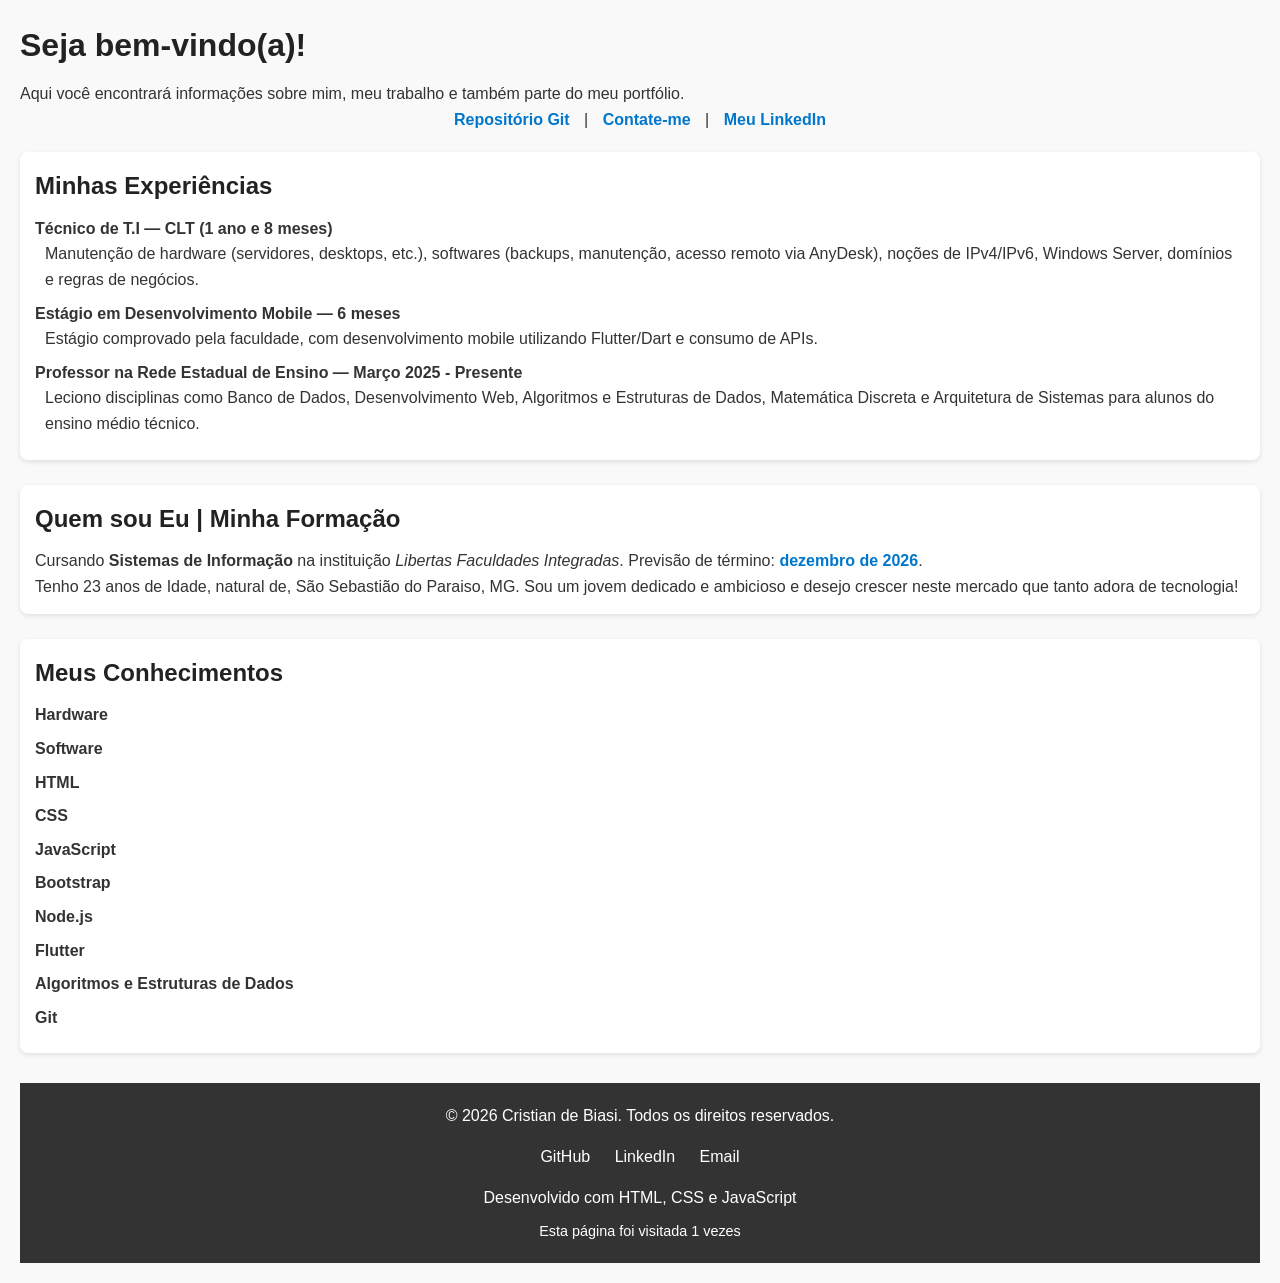
==== index.html @ e06867d1 "Add files via upload" ====
<!DOCTYPE html>
<html lang="pt-br">
<head>
    <meta charset="UTF-8">
    <meta name="viewport" content="width=device-width, initial-scale=1.0">
    <title>Site do Cristian</title>
    <link rel="stylesheet" href="src/style.css">
</head>
<body>
    <header>
        <h1>Seja bem-vindo(a)!</h1>
        <p>Aqui você encontrará informações sobre mim, meu trabalho e também parte do meu portfólio.</p>

        <nav>
            <a href="https://github.com/CristianBiasi" target="_blank">Repositório Git</a> |
            <a href="src/contato.html">Contate-me</a> |
            <a href="https://www.linkedin.com/in/cristian-de-biasi-293981289/" target="_blank">Meu LinkedIn</a>
        </nav>
    </header>

    <main>
        <section>
            <h2>Minhas Experiências</h2>
            <ul>
                <li>
                    Técnico de T.I — CLT (1 ano e 8 meses)
                    <p>Manutenção de hardware (servidores, desktops, etc.), softwares (backups, manutenção, acesso remoto via AnyDesk), noções de IPv4/IPv6, Windows Server, domínios e regras de negócios.</p>
                </li>
                <li>
                    Estágio em Desenvolvimento Mobile — 6 meses
                    <p>Estágio comprovado pela faculdade, com desenvolvimento mobile utilizando Flutter/Dart e consumo de APIs.</p>
                </li>
                <li>
                    Professor na Rede Estadual de Ensino — Março 2025 - Presente
                    <p>Leciono disciplinas como Banco de Dados, Desenvolvimento Web, Algoritmos e Estruturas de Dados, Matemática Discreta e Arquitetura de Sistemas para alunos do ensino médio técnico.</p>
                </li>
            </ul>
            
        </section>

        <section>
            <h2>Quem sou Eu | Minha Formação</h2>
            <p>Cursando <strong>Sistemas de Informação</strong> na instituição <em>Libertas Faculdades Integradas</em>. Previsão de término: <b>dezembro de 2026</b>.</p>
            <p><p>Tenho 23 anos de Idade, natural de, São Sebastião do Paraiso, MG. Sou um jovem dedicado e ambicioso e desejo crescer neste mercado que tanto adora de tecnologia!</p></p>
        </section>

        <section>
            <h2>Meus Conhecimentos</h2>
            <ul>
                <li>Hardware</li>
                <li>Software</li>
                <li>HTML</li>
                <li>CSS</li>
                <li>JavaScript</li>
                <li>Bootstrap</li>
                <li>Node.js</li>
                <li>Flutter</li>
                <li>Algoritmos e Estruturas de Dados</li>
                <li>Git</li>
            </ul>
        </section>
    </main>

    <footer>
        <div class="footer-content">
            <p>&copy; 2024 Cristian de Biasi. Todos os direitos reservados.</p>
            <div class="social-links">
                <a href="https://github.com/CristianBiasi" target="_blank" rel="noopener noreferrer">GitHub</a>
                <a href="https://www.linkedin.com/in/cristian-de-biasi-293981289/" target="_blank" rel="noopener noreferrer">LinkedIn</a>
                <a href="mailto:cristian.biasi20@gmail.com">Email</a>
            </div>
            <p>Desenvolvido com HTML, CSS e JavaScript</p>
        </div>
    </footer>
    
    <button id="backToTop" title="Voltar ao topo">↑</button>
    
    <script src="src/index.js"></script>
</body>
</html>
---- src/style.css ----
/* Reset básico */
* {
  margin: 0;
  padding: 0;
  box-sizing: border-box;
}

/* Corpo da página */
body {
  font-family: Arial, Helvetica, sans-serif;
  line-height: 1.6;
  background-color: #f9f9f9;
  color: #333;
  padding: 20px;
  position: relative;
  min-height: 100vh;
}

/* Navegação */
nav {
  margin-bottom: 20px;
  text-align: center;
}

nav a {
  color: #0077cc;
  text-decoration: none;
  margin: 0 10px;
  font-weight: bold;
}

nav a:hover {
  color: #005999;
  text-decoration: underline;
}

/* Títulos */
h1, h2, h3 {
  color: #222;
  margin-bottom: 10px;
}

/* Seções */
section {
  margin-bottom: 25px;
  padding: 15px;
  background: #fff;
  border-radius: 8px;
  box-shadow: 0 2px 5px rgba(0,0,0,0.1);
}

/* Listas */
ul {
  list-style: none;
  padding-left: 0;
}

ul li {
  margin-bottom: 8px;
  font-weight: bold;
}

ul li p {
  font-weight: normal;
  margin-left: 10px;
}

/* Contato */
p b {
  color: #0077cc;
}

/* Footer */
footer {
  background-color: #333;
  color: #fff;
  padding: 20px 0;
  text-align: center;
  margin-top: 30px;
}

.footer-content {
  max-width: 1200px;
  margin: 0 auto;
  padding: 0 20px;
}

.social-links {
  margin: 15px 0;
}

.social-links a {
  color: #fff;
  margin: 0 10px;
  text-decoration: none;
  transition: color 0.3s;
}

.social-links a:hover {
  color: #0077cc;
}

/* Botão Voltar ao Topo */
#backToTop {
  position: fixed;
  bottom: 30px;
  right: 30px;
  display: none;
  background-color: #0077cc;
  color: white;
  border: none;
  border-radius: 50%;
  width: 50px;
  height: 50px;
  font-size: 20px;
  cursor: pointer;
  z-index: 1000;
  transition: background-color 0.3s;
}

#backToTop:hover {
  background-color: #005999;
}
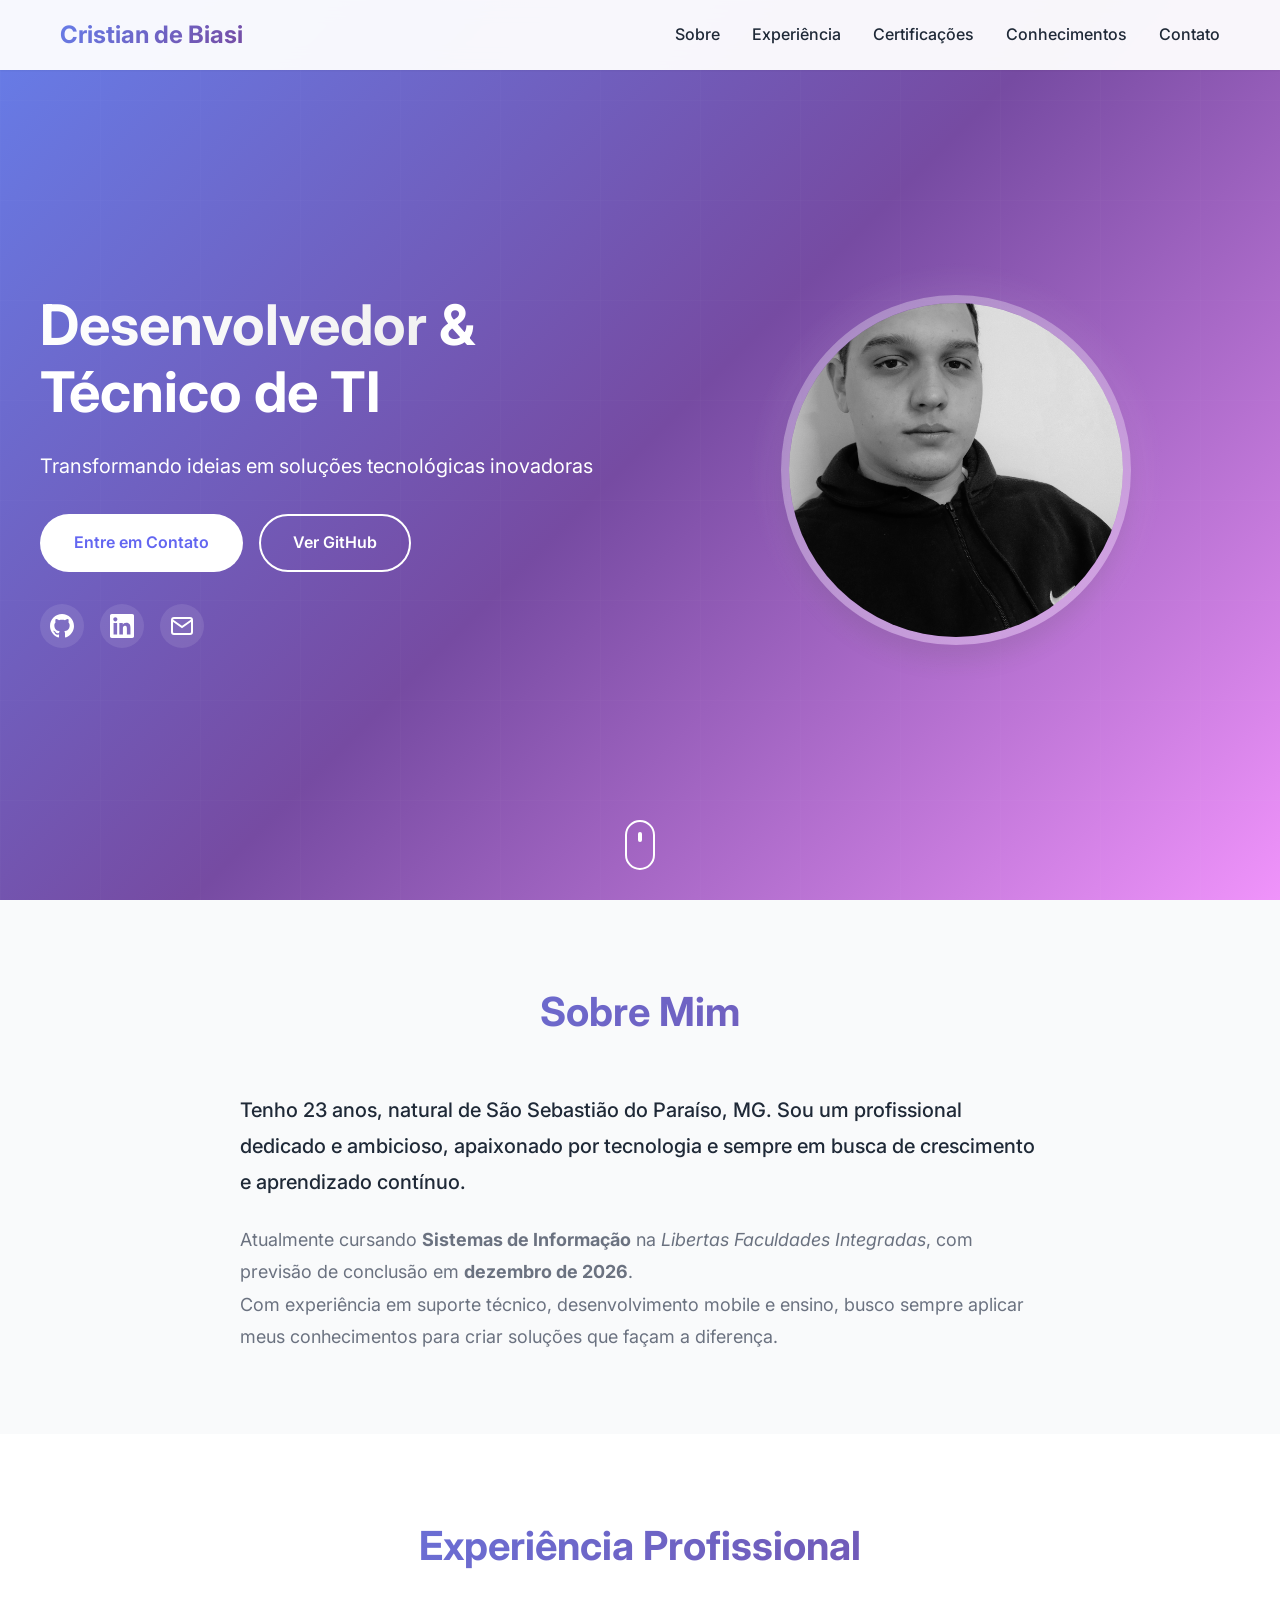
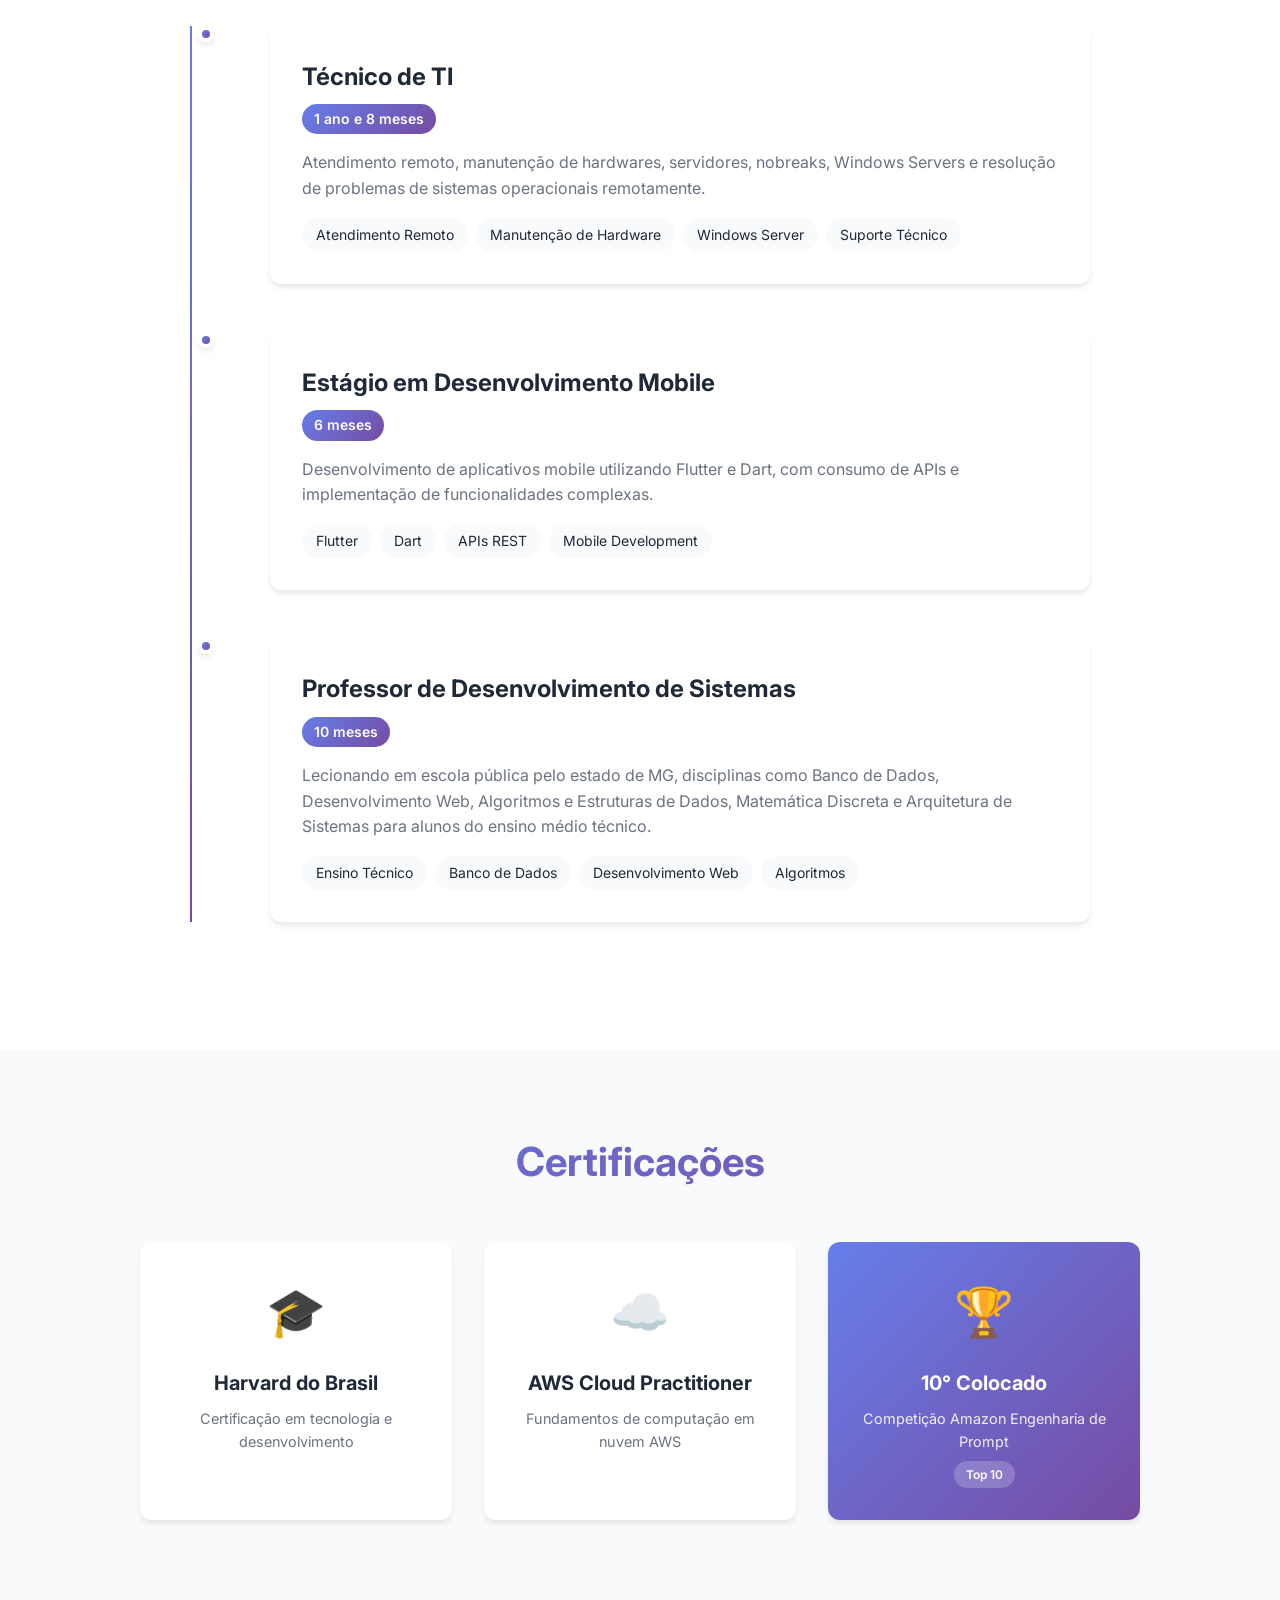
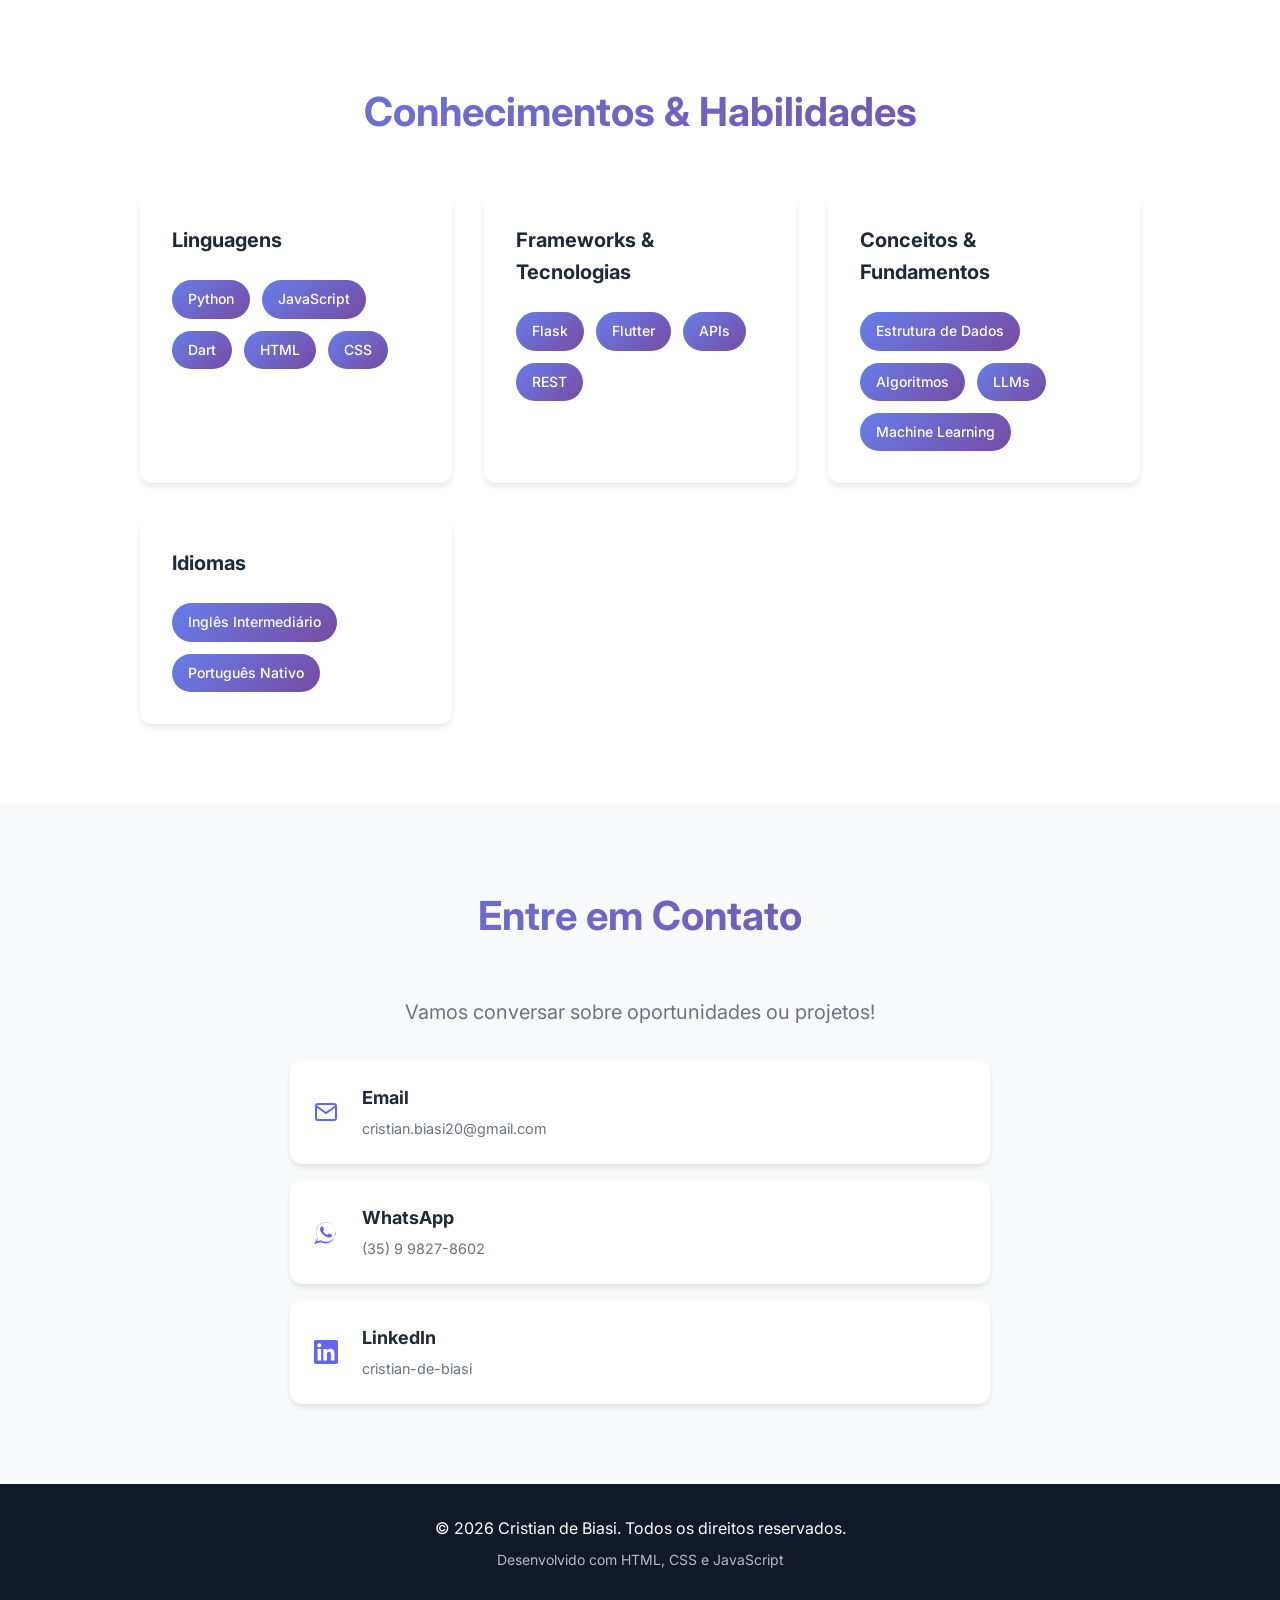
==== commit 52dfcc9a: "Melhorias no site" ====
--- a/index.html
+++ b/index.html
@@ -3,78 +3,286 @@
 <head>
     <meta charset="UTF-8">
     <meta name="viewport" content="width=device-width, initial-scale=1.0">
-    <title>Site do Cristian</title>
+    <title>Cristian de Biasi | Desenvolvedor & Técnico de TI</title>
     <link rel="stylesheet" href="src/style.css">
+    <link rel="preconnect" href="https://fonts.googleapis.com">
+    <link rel="preconnect" href="https://fonts.gstatic.com" crossorigin>
+    <link href="https://fonts.googleapis.com/css2?family=Inter:wght@300;400;500;600;700&display=swap" rel="stylesheet">
 </head>
 <body>
-    <header>
-        <h1>Seja bem-vindo(a)!</h1>
-        <p>Aqui você encontrará informações sobre mim, meu trabalho e também parte do meu portfólio.</p>
-
-        <nav>
-            <a href="https://github.com/CristianBiasi" target="_blank">Repositório Git</a> |
-            <a href="src/contato.html">Contate-me</a> |
-            <a href="https://www.linkedin.com/in/cristian-de-biasi-293981289/" target="_blank">Meu LinkedIn</a>
-        </nav>
-    </header>
-
-    <main>
-        <section>
-            <h2>Minhas Experiências</h2>
-            <ul>
-                <li>
-                    Técnico de T.I — CLT (1 ano e 8 meses)
-                    <p>Manutenção de hardware (servidores, desktops, etc.), softwares (backups, manutenção, acesso remoto via AnyDesk), noções de IPv4/IPv6, Windows Server, domínios e regras de negócios.</p>
-                </li>
-                <li>
-                    Estágio em Desenvolvimento Mobile — 6 meses
-                    <p>Estágio comprovado pela faculdade, com desenvolvimento mobile utilizando Flutter/Dart e consumo de APIs.</p>
-                </li>
-                <li>
-                    Professor na Rede Estadual de Ensino — Março 2025 - Presente
-                    <p>Leciono disciplinas como Banco de Dados, Desenvolvimento Web, Algoritmos e Estruturas de Dados, Matemática Discreta e Arquitetura de Sistemas para alunos do ensino médio técnico.</p>
-                </li>
+    <!-- Navigation -->
+    <nav class="navbar">
+        <div class="nav-container">
+            <div class="nav-logo">Cristian de Biasi</div>
+            <ul class="nav-menu">
+                <li><a href="#sobre">Sobre</a></li>
+                <li><a href="#experiencia">Experiência</a></li>
+                <li><a href="#certificacoes">Certificações</a></li>
+                <li><a href="#conhecimentos">Conhecimentos</a></li>
+                <li><a href="#contato">Contato</a></li>
             </ul>
-            
-        </section>
-
-        <section>
-            <h2>Quem sou Eu | Minha Formação</h2>
-            <p>Cursando <strong>Sistemas de Informação</strong> na instituição <em>Libertas Faculdades Integradas</em>. Previsão de término: <b>dezembro de 2026</b>.</p>
-            <p><p>Tenho 23 anos de Idade, natural de, São Sebastião do Paraiso, MG. Sou um jovem dedicado e ambicioso e desejo crescer neste mercado que tanto adora de tecnologia!</p></p>
-        </section>
-
-        <section>
-            <h2>Meus Conhecimentos</h2>
-            <ul>
-                <li>Hardware</li>
-                <li>Software</li>
-                <li>HTML</li>
-                <li>CSS</li>
-                <li>JavaScript</li>
-                <li>Bootstrap</li>
-                <li>Node.js</li>
-                <li>Flutter</li>
-                <li>Algoritmos e Estruturas de Dados</li>
-                <li>Git</li>
-            </ul>
-        </section>
-    </main>
-
-    <footer>
-        <div class="footer-content">
-            <p>&copy; 2024 Cristian de Biasi. Todos os direitos reservados.</p>
-            <div class="social-links">
-                <a href="https://github.com/CristianBiasi" target="_blank" rel="noopener noreferrer">GitHub</a>
-                <a href="https://www.linkedin.com/in/cristian-de-biasi-293981289/" target="_blank" rel="noopener noreferrer">LinkedIn</a>
-                <a href="mailto:cristian.biasi20@gmail.com">Email</a>
-            </div>
-            <p>Desenvolvido com HTML, CSS e JavaScript</p>
+            <div class="hamburger">
+                <span></span>
+                <span></span>
+                <span></span>
+            </div>
+        </div>
+    </nav>
+
+    <!-- Hero Section -->
+    <section class="hero">
+        <div class="hero-container">
+            <div class="hero-content">
+                <div class="hero-text">
+                    <h1 class="hero-title">
+                        <span class="gradient-text">Desenvolvedor</span> &<br>
+                        Técnico de TI
+                    </h1>
+                    <p class="hero-subtitle">
+                        Transformando ideias em soluções tecnológicas inovadoras
+                    </p>
+                    <div class="hero-buttons">
+                        <a href="#contato" class="btn btn-primary">Entre em Contato</a>
+                        <a href="https://github.com/CristianBiasi" target="_blank" class="btn btn-secondary">Ver GitHub</a>
+                    </div>
+                    <div class="social-icons">
+                        <a href="https://github.com/CristianBiasi" target="_blank" aria-label="GitHub">
+                            <svg width="24" height="24" viewBox="0 0 24 24" fill="currentColor">
+                                <path d="M12 0c-6.626 0-12 5.373-12 12 0 5.302 3.438 9.8 8.207 11.387.599.111.793-.261.793-.577v-2.234c-3.338.726-4.033-1.416-4.033-1.416-.546-1.387-1.333-1.756-1.333-1.756-1.089-.745.083-.729.083-.729 1.205.084 1.839 1.237 1.839 1.237 1.07 1.834 2.807 1.304 3.492.997.107-.775.418-1.305.762-1.604-2.665-.305-5.467-1.334-5.467-5.931 0-1.311.469-2.381 1.236-3.221-.124-.303-.535-1.524.117-3.176 0 0 1.008-.322 3.301 1.23.957-.266 1.983-.399 3.003-.404 1.02.005 2.047.138 3.006.404 2.291-1.552 3.297-1.23 3.297-1.23.653 1.653.242 2.874.118 3.176.77.84 1.235 1.911 1.235 3.221 0 4.609-2.807 5.624-5.479 5.921.43.372.823 1.102.823 2.222v3.293c0 .319.192.694.801.576 4.765-1.589 8.199-6.086 8.199-11.386 0-6.627-5.373-12-12-12z"/>
+                            </svg>
+                        </a>
+                        <a href="https://www.linkedin.com/in/cristian-de-biasi-293981289/" target="_blank" aria-label="LinkedIn">
+                            <svg width="24" height="24" viewBox="0 0 24 24" fill="currentColor">
+                                <path d="M20.447 20.452h-3.554v-5.569c0-1.328-.027-3.037-1.852-3.037-1.853 0-2.136 1.445-2.136 2.939v5.667H9.351V9h3.414v1.561h.046c.477-.9 1.637-1.85 3.37-1.85 3.601 0 4.267 2.37 4.267 5.455v6.286zM5.337 7.433c-1.144 0-2.063-.926-2.063-2.065 0-1.138.92-2.063 2.063-2.063 1.14 0 2.064.925 2.064 2.063 0 1.139-.925 2.065-2.064 2.065zm1.782 13.019H3.555V9h3.564v11.452zM22.225 0H1.771C.792 0 0 .774 0 1.729v20.542C0 23.227.792 24 1.771 24h20.451C23.2 24 24 23.227 24 22.271V1.729C24 .774 23.2 0 22.222 0h.003z"/>
+                            </svg>
+                        </a>
+                        <a href="mailto:cristian.biasi20@gmail.com" aria-label="Email">
+                            <svg width="24" height="24" viewBox="0 0 24 24" fill="none" stroke="currentColor" stroke-width="2">
+                                <path d="M4 4h16c1.1 0 2 .9 2 2v12c0 1.1-.9 2-2 2H4c-1.1 0-2-.9-2-2V6c0-1.1.9-2 2-2z"/>
+                                <polyline points="22,6 12,13 2,6"/>
+                            </svg>
+                        </a>
+                    </div>
+                </div>
+                <div class="hero-image">
+                    <div class="image-wrapper">
+                        <img src="img/20250715_064900.jpg" alt="Cristian de Biasi">
+                        <div class="image-glow"></div>
+                    </div>
+                </div>
+            </div>
+        </div>
+        <div class="scroll-indicator">
+            <div class="mouse">
+                <div class="wheel"></div>
+            </div>
+        </div>
+    </section>
+
+    <!-- About Section -->
+    <section id="sobre" class="about">
+        <div class="container">
+            <h2 class="section-title">Sobre Mim</h2>
+            <div class="about-content">
+                <div class="about-text">
+                    <p class="lead">
+                        Tenho 23 anos, natural de São Sebastião do Paraíso, MG. Sou um profissional dedicado e ambicioso, 
+                        apaixonado por tecnologia e sempre em busca de crescimento e aprendizado contínuo.
+                    </p>
+                    <p>
+                        Atualmente cursando <strong>Sistemas de Informação</strong> na <em>Libertas Faculdades Integradas</em>, 
+                        com previsão de conclusão em <strong>dezembro de 2026</strong>.
+                    </p>
+                    <p>
+                        Com experiência em suporte técnico, desenvolvimento mobile e ensino, busco sempre aplicar 
+                        meus conhecimentos para criar soluções que façam a diferença.
+                    </p>
+                </div>
+            </div>
+        </div>
+    </section>
+
+    <!-- Experience Section -->
+    <section id="experiencia" class="experience">
+        <div class="container">
+            <h2 class="section-title">Experiência Profissional</h2>
+            <div class="timeline">
+                <div class="timeline-item">
+                    <div class="timeline-marker"></div>
+                    <div class="timeline-content">
+                        <h3>Técnico de TI</h3>
+                        <span class="timeline-period">1 ano e 8 meses</span>
+                        <p>Atendimento remoto, manutenção de hardwares, servidores, nobreaks, Windows Servers e resolução de problemas de sistemas operacionais remotamente.</p>
+                        <ul class="timeline-skills">
+                            <li>Atendimento Remoto</li>
+                            <li>Manutenção de Hardware</li>
+                            <li>Windows Server</li>
+                            <li>Suporte Técnico</li>
+                        </ul>
+                    </div>
+                </div>
+
+                <div class="timeline-item">
+                    <div class="timeline-marker"></div>
+                    <div class="timeline-content">
+                        <h3>Estágio em Desenvolvimento Mobile</h3>
+                        <span class="timeline-period">6 meses</span>
+                        <p>Desenvolvimento de aplicativos mobile utilizando Flutter e Dart, com consumo de APIs e implementação de funcionalidades complexas.</p>
+                        <ul class="timeline-skills">
+                            <li>Flutter</li>
+                            <li>Dart</li>
+                            <li>APIs REST</li>
+                            <li>Mobile Development</li>
+                        </ul>
+                    </div>
+                </div>
+
+                <div class="timeline-item">
+                    <div class="timeline-marker"></div>
+                    <div class="timeline-content">
+                        <h3>Professor de Desenvolvimento de Sistemas</h3>
+                        <span class="timeline-period">10 meses</span>
+                        <p>Lecionando em escola pública pelo estado de MG, disciplinas como Banco de Dados, Desenvolvimento Web, Algoritmos e Estruturas de Dados, Matemática Discreta e Arquitetura de Sistemas para alunos do ensino médio técnico.</p>
+                        <ul class="timeline-skills">
+                            <li>Ensino Técnico</li>
+                            <li>Banco de Dados</li>
+                            <li>Desenvolvimento Web</li>
+                            <li>Algoritmos</li>
+                        </ul>
+                    </div>
+                </div>
+            </div>
+        </div>
+    </section>
+
+    <!-- Certifications Section -->
+    <section id="certificacoes" class="certifications">
+        <div class="container">
+            <h2 class="section-title">Certificações</h2>
+            <div class="cert-grid">
+                <div class="cert-card">
+                    <div class="cert-icon">🎓</div>
+                    <h3>Harvard do Brasil</h3>
+                    <p>Certificação em tecnologia e desenvolvimento</p>
+                </div>
+                <div class="cert-card">
+                    <div class="cert-icon">☁️</div>
+                    <h3>AWS Cloud Practitioner</h3>
+                    <p>Fundamentos de computação em nuvem AWS</p>
+                </div>
+                <div class="cert-card highlight">
+                    <div class="cert-icon">🏆</div>
+                    <h3>10° Colocado</h3>
+                    <p>Competição Amazon Engenharia de Prompt</p>
+                    <span class="badge">Top 10</span>
+                </div>
+            </div>
+        </div>
+    </section>
+
+    <!-- Skills Section -->
+    <section id="conhecimentos" class="skills">
+        <div class="container">
+            <h2 class="section-title">Conhecimentos & Habilidades</h2>
+            <div class="skills-grid">
+                <div class="skill-category">
+                    <h3>Linguagens</h3>
+                    <div class="skill-tags">
+                        <span class="skill-tag">Python</span>
+                        <span class="skill-tag">JavaScript</span>
+                        <span class="skill-tag">Dart</span>
+                        <span class="skill-tag">HTML</span>
+                        <span class="skill-tag">CSS</span>
+                    </div>
+                </div>
+                <div class="skill-category">
+                    <h3>Frameworks & Tecnologias</h3>
+                    <div class="skill-tags">
+                        <span class="skill-tag">Flask</span>
+                        <span class="skill-tag">Flutter</span>
+                        <span class="skill-tag">APIs</span>
+                        <span class="skill-tag">REST</span>
+                    </div>
+                </div>
+                <div class="skill-category">
+                    <h3>Conceitos & Fundamentos</h3>
+                    <div class="skill-tags">
+                        <span class="skill-tag">Estrutura de Dados</span>
+                        <span class="skill-tag">Algoritmos</span>
+                        <span class="skill-tag">LLMs</span>
+                        <span class="skill-tag">Machine Learning</span>
+                    </div>
+                </div>
+                <div class="skill-category">
+                    <h3>Idiomas</h3>
+                    <div class="skill-tags">
+                        <span class="skill-tag">Inglês Intermediário</span>
+                        <span class="skill-tag">Português Nativo</span>
+                    </div>
+                </div>
+            </div>
+        </div>
+    </section>
+
+    <!-- Contact Section -->
+    <section id="contato" class="contact">
+        <div class="container">
+            <h2 class="section-title">Entre em Contato</h2>
+            <div class="contact-content">
+                <div class="contact-info">
+                    <p class="contact-lead">Vamos conversar sobre oportunidades ou projetos!</p>
+                    <div class="contact-methods">
+                        <a href="mailto:cristian.biasi20@gmail.com" class="contact-item">
+                            <svg width="24" height="24" viewBox="0 0 24 24" fill="none" stroke="currentColor" stroke-width="2">
+                                <path d="M4 4h16c1.1 0 2 .9 2 2v12c0 1.1-.9 2-2 2H4c-1.1 0-2-.9-2-2V6c0-1.1.9-2 2-2z"/>
+                                <polyline points="22,6 12,13 2,6"/>
+                            </svg>
+                            <div>
+                                <strong>Email</strong>
+                                <span>cristian.biasi20@gmail.com</span>
+                            </div>
+                        </a>
+                        <a href="https://wa.me/5535998278602" target="_blank" class="contact-item">
+                            <svg width="24" height="24" viewBox="0 0 24 24" fill="currentColor">
+                                <path d="M17.472 14.382c-.297-.149-1.758-.867-2.03-.967-.273-.099-.471-.148-.67.15-.197.297-.767.966-.94 1.164-.173.199-.347.223-.644.075-.297-.15-1.255-.463-2.39-1.475-.883-.788-1.48-1.761-1.653-2.059-.173-.297-.018-.458.13-.606.134-.133.298-.347.446-.52.149-.174.198-.298.298-.497.099-.198.05-.371-.025-.52-.075-.149-.669-1.612-.916-2.207-.242-.579-.487-.5-.669-.51-.173-.008-.371-.01-.57-.01-.198 0-.52.074-.792.372-.272.297-1.04 1.016-1.04 2.479 0 1.462 1.065 2.875 1.213 3.074.149.198 2.096 3.2 5.077 4.487.709.306 1.262.489 1.694.625.712.227 1.36.195 1.871.118.571-.085 1.758-.719 2.006-1.413.248-.694.248-1.289.173-1.413-.074-.124-.272-.198-.57-.347m-5.421 7.403h-.004a9.87 9.87 0 01-5.031-1.378l-.361-.214-3.741.982.998-3.648-.235-.374a9.86 9.86 0 01-1.51-5.26c.001-5.45 4.436-9.884 9.888-9.884 2.64 0 5.122 1.03 6.988 2.898a9.825 9.825 0 012.893 6.994c-.003 5.45-4.437 9.884-9.885 9.884m9.864-9.884c0-5.365-4.365-9.73-9.73-9.73-5.365 0-9.73 4.365-9.73 9.73 0 1.896.546 3.6 1.486 5.07L.087 24l6.69-1.752a9.78 9.78 0 004.583 1.141h.004c5.365 0 9.73-4.365 9.73-9.731"/>
+                            </svg>
+                            <div>
+                                <strong>WhatsApp</strong>
+                                <span>(35) 9 9827-8602</span>
+                            </div>
+                        </a>
+                        <a href="https://www.linkedin.com/in/cristian-de-biasi-293981289/" target="_blank" class="contact-item">
+                            <svg width="24" height="24" viewBox="0 0 24 24" fill="currentColor">
+                                <path d="M20.447 20.452h-3.554v-5.569c0-1.328-.027-3.037-1.852-3.037-1.853 0-2.136 1.445-2.136 2.939v5.667H9.351V9h3.414v1.561h.046c.477-.9 1.637-1.85 3.37-1.85 3.601 0 4.267 2.37 4.267 5.455v6.286zM5.337 7.433c-1.144 0-2.063-.926-2.063-2.065 0-1.138.92-2.063 2.063-2.063 1.14 0 2.064.925 2.064 2.063 0 1.139-.925 2.065-2.064 2.065zm1.782 13.019H3.555V9h3.564v11.452zM22.225 0H1.771C.792 0 0 .774 0 1.729v20.542C0 23.227.792 24 1.771 24h20.451C23.2 24 24 23.227 24 22.271V1.729C24 .774 23.2 0 22.222 0h.003z"/>
+                            </svg>
+                            <div>
+                                <strong>LinkedIn</strong>
+                                <span>cristian-de-biasi</span>
+                            </div>
+                        </a>
+                    </div>
+                </div>
+            </div>
+        </div>
+    </section>
+
+    <!-- Footer -->
+    <footer class="footer">
+        <div class="container">
+            <div class="footer-content">
+                <p>&copy; <span id="currentYear"></span> Cristian de Biasi. Todos os direitos reservados.</p>
+                <p class="footer-subtitle">Desenvolvido com HTML, CSS e JavaScript</p>
+            </div>
         </div>
     </footer>
-    
-    <button id="backToTop" title="Voltar ao topo">↑</button>
-    
+
+    <!-- Back to Top Button -->
+    <button id="backToTop" class="back-to-top" title="Voltar ao topo" aria-label="Voltar ao topo">
+        <svg width="20" height="20" viewBox="0 0 24 24" fill="none" stroke="currentColor" stroke-width="2">
+            <polyline points="18 15 12 9 6 15"></polyline>
+        </svg>
+    </button>
+
     <script src="src/index.js"></script>
 </body>
 </html>
--- a/src/style.css
+++ b/src/style.css
@@ -1,123 +1,838 @@
-/* Reset básico */
+/* ============================================
+   RESET & BASE STYLES
+   ============================================ */
 * {
-  margin: 0;
-  padding: 0;
-  box-sizing: border-box;
-}
-
-/* Corpo da página */
+    margin: 0;
+    padding: 0;
+    box-sizing: border-box;
+}
+
+:root {
+    --primary-color: #6366f1;
+    --primary-dark: #4f46e5;
+    --secondary-color: #8b5cf6;
+    --accent-color: #ec4899;
+    --text-primary: #1f2937;
+    --text-secondary: #6b7280;
+    --bg-primary: #ffffff;
+    --bg-secondary: #f9fafb;
+    --bg-dark: #111827;
+    --border-color: #e5e7eb;
+    --shadow-sm: 0 1px 2px 0 rgba(0, 0, 0, 0.05);
+    --shadow-md: 0 4px 6px -1px rgba(0, 0, 0, 0.1);
+    --shadow-lg: 0 10px 15px -3px rgba(0, 0, 0, 0.1);
+    --shadow-xl: 0 20px 25px -5px rgba(0, 0, 0, 0.1);
+    --gradient-primary: linear-gradient(135deg, #667eea 0%, #764ba2 100%);
+    --gradient-secondary: linear-gradient(135deg, #f093fb 0%, #f5576c 100%);
+    --gradient-accent: linear-gradient(135deg, #4facfe 0%, #00f2fe 100%);
+}
+
+html {
+    scroll-behavior: smooth;
+}
+
 body {
-  font-family: Arial, Helvetica, sans-serif;
-  line-height: 1.6;
-  background-color: #f9f9f9;
-  color: #333;
-  padding: 20px;
-  position: relative;
-  min-height: 100vh;
-}
-
-/* Navegação */
-nav {
-  margin-bottom: 20px;
-  text-align: center;
-}
-
-nav a {
-  color: #0077cc;
-  text-decoration: none;
-  margin: 0 10px;
-  font-weight: bold;
-}
-
-nav a:hover {
-  color: #005999;
-  text-decoration: underline;
-}
-
-/* Títulos */
-h1, h2, h3 {
-  color: #222;
-  margin-bottom: 10px;
-}
-
-/* Seções */
+    font-family: 'Inter', -apple-system, BlinkMacSystemFont, 'Segoe UI', Roboto, Oxygen, Ubuntu, Cantarell, sans-serif;
+    line-height: 1.6;
+    color: var(--text-primary);
+    background-color: var(--bg-primary);
+    overflow-x: hidden;
+}
+
+.container {
+    max-width: 1200px;
+    margin: 0 auto;
+    padding: 0 20px;
+}
+
+/* ============================================
+   NAVIGATION
+   ============================================ */
+.navbar {
+    position: fixed;
+    top: 0;
+    left: 0;
+    right: 0;
+    background: rgba(255, 255, 255, 0.95);
+    backdrop-filter: blur(10px);
+    box-shadow: var(--shadow-sm);
+    z-index: 1000;
+    transition: all 0.3s ease;
+}
+
+.nav-container {
+    max-width: 1200px;
+    margin: 0 auto;
+    padding: 1rem 20px;
+    display: flex;
+    justify-content: space-between;
+    align-items: center;
+}
+
+.nav-logo {
+    font-size: 1.5rem;
+    font-weight: 700;
+    background: var(--gradient-primary);
+    -webkit-background-clip: text;
+    -webkit-text-fill-color: transparent;
+    background-clip: text;
+}
+
+.nav-menu {
+    display: flex;
+    list-style: none;
+    gap: 2rem;
+}
+
+.nav-menu a {
+    color: var(--text-primary);
+    text-decoration: none;
+    font-weight: 500;
+    transition: color 0.3s ease;
+    position: relative;
+}
+
+.nav-menu a::after {
+    content: '';
+    position: absolute;
+    bottom: -5px;
+    left: 0;
+    width: 0;
+    height: 2px;
+    background: var(--gradient-primary);
+    transition: width 0.3s ease;
+}
+
+.nav-menu a:hover {
+    color: var(--primary-color);
+}
+
+.nav-menu a:hover::after {
+    width: 100%;
+}
+
+.hamburger {
+    display: none;
+    flex-direction: column;
+    cursor: pointer;
+    gap: 4px;
+}
+
+.hamburger span {
+    width: 25px;
+    height: 3px;
+    background: var(--text-primary);
+    border-radius: 3px;
+    transition: all 0.3s ease;
+}
+
+/* ============================================
+   HERO SECTION
+   ============================================ */
+.hero {
+    min-height: 100vh;
+    display: flex;
+    align-items: center;
+    justify-content: center;
+    padding: 120px 20px 80px;
+    background: linear-gradient(135deg, #667eea 0%, #764ba2 50%, #f093fb 100%);
+    position: relative;
+    overflow: hidden;
+}
+
+.hero::before {
+    content: '';
+    position: absolute;
+    top: 0;
+    left: 0;
+    right: 0;
+    bottom: 0;
+    background: url('data:image/svg+xml,<svg width="100" height="100" xmlns="http://www.w3.org/2000/svg"><defs><pattern id="grid" width="100" height="100" patternUnits="userSpaceOnUse"><path d="M 100 0 L 0 0 0 100" fill="none" stroke="rgba(255,255,255,0.1)" stroke-width="1"/></pattern></defs><rect width="100" height="100" fill="url(%23grid)"/></svg>');
+    opacity: 0.3;
+}
+
+.hero-container {
+    max-width: 1200px;
+    width: 100%;
+    position: relative;
+    z-index: 1;
+}
+
+.hero-content {
+    display: grid;
+    grid-template-columns: 1fr 1fr;
+    gap: 4rem;
+    align-items: center;
+}
+
+.hero-text {
+    color: white;
+}
+
+.hero-title {
+    font-size: 3.5rem;
+    font-weight: 700;
+    line-height: 1.2;
+    margin-bottom: 1.5rem;
+    animation: fadeInUp 0.8s ease;
+}
+
+.gradient-text {
+    background: linear-gradient(135deg, #fff 0%, #f0f0f0 100%);
+    -webkit-background-clip: text;
+    -webkit-text-fill-color: transparent;
+    background-clip: text;
+}
+
+.hero-subtitle {
+    font-size: 1.25rem;
+    margin-bottom: 2rem;
+    opacity: 0.95;
+    animation: fadeInUp 0.8s ease 0.2s both;
+}
+
+.hero-buttons {
+    display: flex;
+    gap: 1rem;
+    margin-bottom: 2rem;
+    animation: fadeInUp 0.8s ease 0.4s both;
+}
+
+.btn {
+    padding: 0.875rem 2rem;
+    border-radius: 50px;
+    text-decoration: none;
+    font-weight: 600;
+    transition: all 0.3s ease;
+    display: inline-block;
+    border: 2px solid transparent;
+}
+
+.btn-primary {
+    background: white;
+    color: var(--primary-color);
+}
+
+.btn-primary:hover {
+    transform: translateY(-2px);
+    box-shadow: var(--shadow-lg);
+}
+
+.btn-secondary {
+    background: transparent;
+    color: white;
+    border-color: white;
+}
+
+.btn-secondary:hover {
+    background: white;
+    color: var(--primary-color);
+}
+
+.social-icons {
+    display: flex;
+    gap: 1rem;
+    animation: fadeInUp 0.8s ease 0.6s both;
+}
+
+.social-icons a {
+    width: 44px;
+    height: 44px;
+    display: flex;
+    align-items: center;
+    justify-content: center;
+    background: rgba(255, 255, 255, 0.1);
+    border-radius: 50%;
+    color: white;
+    transition: all 0.3s ease;
+    backdrop-filter: blur(10px);
+}
+
+.social-icons a:hover {
+    background: white;
+    color: var(--primary-color);
+    transform: translateY(-3px);
+}
+
+.hero-image {
+    display: flex;
+    justify-content: center;
+    align-items: center;
+    animation: fadeInRight 1s ease;
+}
+
+.image-wrapper {
+    position: relative;
+    width: 350px;
+    height: 350px;
+}
+
+.image-wrapper img {
+    width: 100%;
+    height: 100%;
+    object-fit: cover;
+    border-radius: 50%;
+    border: 8px solid rgba(255, 255, 255, 0.3);
+    box-shadow: var(--shadow-xl);
+    position: relative;
+    z-index: 2;
+}
+
+.image-glow {
+    position: absolute;
+    top: 50%;
+    left: 50%;
+    transform: translate(-50%, -50%);
+    width: 120%;
+    height: 120%;
+    background: radial-gradient(circle, rgba(255, 255, 255, 0.3) 0%, transparent 70%);
+    border-radius: 50%;
+    animation: pulse 2s ease-in-out infinite;
+    z-index: 1;
+}
+
+.scroll-indicator {
+    position: absolute;
+    bottom: 30px;
+    left: 50%;
+    transform: translateX(-50%);
+    animation: bounce 2s infinite;
+}
+
+.mouse {
+    width: 30px;
+    height: 50px;
+    border: 2px solid white;
+    border-radius: 20px;
+    position: relative;
+}
+
+.wheel {
+    width: 4px;
+    height: 10px;
+    background: white;
+    border-radius: 2px;
+    position: absolute;
+    top: 10px;
+    left: 50%;
+    transform: translateX(-50%);
+    animation: scroll 1.5s infinite;
+}
+
+/* ============================================
+   SECTIONS
+   ============================================ */
 section {
-  margin-bottom: 25px;
-  padding: 15px;
-  background: #fff;
-  border-radius: 8px;
-  box-shadow: 0 2px 5px rgba(0,0,0,0.1);
-}
-
-/* Listas */
-ul {
-  list-style: none;
-  padding-left: 0;
-}
-
-ul li {
-  margin-bottom: 8px;
-  font-weight: bold;
-}
-
-ul li p {
-  font-weight: normal;
-  margin-left: 10px;
-}
-
-/* Contato */
-p b {
-  color: #0077cc;
+    padding: 80px 20px;
+}
+
+.section-title {
+    font-size: 2.5rem;
+    font-weight: 700;
+    text-align: center;
+    margin-bottom: 3rem;
+    background: var(--gradient-primary);
+    -webkit-background-clip: text;
+    -webkit-text-fill-color: transparent;
+    background-clip: text;
+}
+
+/* About Section */
+.about {
+    background: var(--bg-secondary);
+}
+
+.about-content {
+    max-width: 800px;
+    margin: 0 auto;
+}
+
+.about-text {
+    font-size: 1.125rem;
+    line-height: 1.8;
+    color: var(--text-secondary);
+}
+
+.about-text .lead {
+    font-size: 1.25rem;
+    color: var(--text-primary);
+    font-weight: 500;
+    margin-bottom: 1.5rem;
+}
+
+/* Experience Section */
+.experience {
+    background: var(--bg-primary);
+}
+
+.timeline {
+    max-width: 900px;
+    margin: 0 auto;
+    position: relative;
+    padding-left: 2rem;
+}
+
+.timeline::before {
+    content: '';
+    position: absolute;
+    left: 0;
+    top: 0;
+    bottom: 0;
+    width: 2px;
+    background: var(--gradient-primary);
+}
+
+.timeline-item {
+    position: relative;
+    margin-bottom: 3rem;
+    padding-left: 3rem;
+}
+
+.timeline-marker {
+    position: absolute;
+    left: -1.5rem;
+    top: 0;
+    width: 16px;
+    height: 16px;
+    border-radius: 50%;
+    background: var(--gradient-primary);
+    border: 4px solid white;
+    box-shadow: var(--shadow-md);
+}
+
+.timeline-content {
+    background: white;
+    padding: 2rem;
+    border-radius: 12px;
+    box-shadow: var(--shadow-md);
+    transition: all 0.3s ease;
+}
+
+.timeline-content:hover {
+    transform: translateY(-5px);
+    box-shadow: var(--shadow-xl);
+}
+
+.timeline-content h3 {
+    font-size: 1.5rem;
+    margin-bottom: 0.5rem;
+    color: var(--text-primary);
+}
+
+.timeline-period {
+    display: inline-block;
+    padding: 0.25rem 0.75rem;
+    background: var(--gradient-primary);
+    color: white;
+    border-radius: 20px;
+    font-size: 0.875rem;
+    font-weight: 600;
+    margin-bottom: 1rem;
+}
+
+.timeline-content p {
+    color: var(--text-secondary);
+    margin-bottom: 1rem;
+}
+
+.timeline-skills {
+    display: flex;
+    flex-wrap: wrap;
+    gap: 0.5rem;
+    list-style: none;
+    margin-top: 1rem;
+}
+
+.timeline-skills li {
+    padding: 0.375rem 0.875rem;
+    background: var(--bg-secondary);
+    border-radius: 20px;
+    font-size: 0.875rem;
+    color: var(--text-primary);
+}
+
+/* Certifications Section */
+.certifications {
+    background: var(--bg-secondary);
+}
+
+.cert-grid {
+    display: grid;
+    grid-template-columns: repeat(auto-fit, minmax(280px, 1fr));
+    gap: 2rem;
+    max-width: 1000px;
+    margin: 0 auto;
+}
+
+.cert-card {
+    background: white;
+    padding: 2rem;
+    border-radius: 12px;
+    text-align: center;
+    box-shadow: var(--shadow-md);
+    transition: all 0.3s ease;
+    position: relative;
+    overflow: hidden;
+}
+
+.cert-card::before {
+    content: '';
+    position: absolute;
+    top: 0;
+    left: 0;
+    right: 0;
+    height: 4px;
+    background: var(--gradient-primary);
+    transform: scaleX(0);
+    transition: transform 0.3s ease;
+}
+
+.cert-card:hover {
+    transform: translateY(-5px);
+    box-shadow: var(--shadow-xl);
+}
+
+.cert-card:hover::before {
+    transform: scaleX(1);
+}
+
+.cert-card.highlight {
+    background: var(--gradient-primary);
+    color: white;
+}
+
+.cert-card.highlight .cert-icon {
+    font-size: 3rem;
+}
+
+.cert-icon {
+    font-size: 3rem;
+    margin-bottom: 1rem;
+}
+
+.cert-card h3 {
+    font-size: 1.25rem;
+    margin-bottom: 0.5rem;
+}
+
+.cert-card p {
+    color: var(--text-secondary);
+    font-size: 0.9rem;
+}
+
+.cert-card.highlight p {
+    color: rgba(255, 255, 255, 0.9);
+}
+
+.badge {
+    display: inline-block;
+    margin-top: 0.5rem;
+    padding: 0.25rem 0.75rem;
+    background: rgba(255, 255, 255, 0.2);
+    border-radius: 20px;
+    font-size: 0.75rem;
+    font-weight: 600;
+}
+
+/* Skills Section */
+.skills {
+    background: var(--bg-primary);
+}
+
+.skills-grid {
+    display: grid;
+    grid-template-columns: repeat(auto-fit, minmax(250px, 1fr));
+    gap: 2rem;
+    max-width: 1000px;
+    margin: 0 auto;
+}
+
+.skill-category {
+    background: white;
+    padding: 2rem;
+    border-radius: 12px;
+    box-shadow: var(--shadow-md);
+}
+
+.skill-category h3 {
+    font-size: 1.25rem;
+    margin-bottom: 1.5rem;
+    color: var(--text-primary);
+}
+
+.skill-tags {
+    display: flex;
+    flex-wrap: wrap;
+    gap: 0.75rem;
+}
+
+.skill-tag {
+    padding: 0.5rem 1rem;
+    background: var(--gradient-primary);
+    color: white;
+    border-radius: 25px;
+    font-size: 0.875rem;
+    font-weight: 500;
+    transition: all 0.3s ease;
+}
+
+.skill-tag:hover {
+    transform: translateY(-2px);
+    box-shadow: var(--shadow-md);
+}
+
+/* Contact Section */
+.contact {
+    background: var(--bg-secondary);
+}
+
+.contact-content {
+    max-width: 700px;
+    margin: 0 auto;
+}
+
+.contact-lead {
+    text-align: center;
+    font-size: 1.25rem;
+    color: var(--text-secondary);
+    margin-bottom: 2rem;
+}
+
+.contact-methods {
+    display: flex;
+    flex-direction: column;
+    gap: 1rem;
+}
+
+.contact-item {
+    display: flex;
+    align-items: center;
+    gap: 1.5rem;
+    padding: 1.5rem;
+    background: white;
+    border-radius: 12px;
+    text-decoration: none;
+    color: var(--text-primary);
+    box-shadow: var(--shadow-md);
+    transition: all 0.3s ease;
+}
+
+.contact-item:hover {
+    transform: translateX(10px);
+    box-shadow: var(--shadow-lg);
+}
+
+.contact-item svg {
+    color: var(--primary-color);
+    flex-shrink: 0;
+}
+
+.contact-item div {
+    display: flex;
+    flex-direction: column;
+}
+
+.contact-item strong {
+    font-size: 1.125rem;
+    margin-bottom: 0.25rem;
+}
+
+.contact-item span {
+    color: var(--text-secondary);
+    font-size: 0.9rem;
 }
 
 /* Footer */
-footer {
-  background-color: #333;
-  color: #fff;
-  padding: 20px 0;
-  text-align: center;
-  margin-top: 30px;
-}
-
-.footer-content {
-  max-width: 1200px;
-  margin: 0 auto;
-  padding: 0 20px;
-}
-
-.social-links {
-  margin: 15px 0;
-}
-
-.social-links a {
-  color: #fff;
-  margin: 0 10px;
-  text-decoration: none;
-  transition: color 0.3s;
-}
-
-.social-links a:hover {
-  color: #0077cc;
-}
-
-/* Botão Voltar ao Topo */
-#backToTop {
-  position: fixed;
-  bottom: 30px;
-  right: 30px;
-  display: none;
-  background-color: #0077cc;
-  color: white;
-  border: none;
-  border-radius: 50%;
-  width: 50px;
-  height: 50px;
-  font-size: 20px;
-  cursor: pointer;
-  z-index: 1000;
-  transition: background-color 0.3s;
-}
-
-#backToTop:hover {
-  background-color: #005999;
+.footer {
+    background: var(--bg-dark);
+    color: white;
+    padding: 2rem 20px;
+    text-align: center;
+}
+
+.footer-content p {
+    margin-bottom: 0.5rem;
+}
+
+.footer-subtitle {
+    color: rgba(255, 255, 255, 0.7);
+    font-size: 0.875rem;
+}
+
+/* Back to Top Button */
+.back-to-top {
+    position: fixed;
+    bottom: 30px;
+    right: 30px;
+    width: 50px;
+    height: 50px;
+    background: var(--gradient-primary);
+    color: white;
+    border: none;
+    border-radius: 50%;
+    cursor: pointer;
+    display: none;
+    align-items: center;
+    justify-content: center;
+    box-shadow: var(--shadow-lg);
+    transition: all 0.3s ease;
+    z-index: 1000;
+}
+
+.back-to-top:hover {
+    transform: translateY(-3px);
+    box-shadow: var(--shadow-xl);
+}
+
+.back-to-top.show {
+    display: flex;
+}
+
+/* ============================================
+   ANIMATIONS
+   ============================================ */
+@keyframes fadeInUp {
+    from {
+        opacity: 0;
+        transform: translateY(30px);
+    }
+    to {
+        opacity: 1;
+        transform: translateY(0);
+    }
+}
+
+@keyframes fadeInRight {
+    from {
+        opacity: 0;
+        transform: translateX(30px);
+    }
+    to {
+        opacity: 1;
+        transform: translateX(0);
+    }
+}
+
+@keyframes pulse {
+    0%, 100% {
+        opacity: 0.5;
+        transform: translate(-50%, -50%) scale(1);
+    }
+    50% {
+        opacity: 0.8;
+        transform: translate(-50%, -50%) scale(1.1);
+    }
+}
+
+@keyframes bounce {
+    0%, 20%, 50%, 80%, 100% {
+        transform: translateX(-50%) translateY(0);
+    }
+    40% {
+        transform: translateX(-50%) translateY(-10px);
+    }
+    60% {
+        transform: translateX(-50%) translateY(-5px);
+    }
+}
+
+@keyframes scroll {
+    0% {
+        opacity: 1;
+        transform: translateX(-50%) translateY(0);
+    }
+    100% {
+        opacity: 0;
+        transform: translateX(-50%) translateY(20px);
+    }
+}
+
+/* ============================================
+   RESPONSIVE DESIGN
+   ============================================ */
+@media (max-width: 768px) {
+    .hamburger {
+        display: flex;
+    }
+
+    .nav-menu {
+        position: fixed;
+        left: -100%;
+        top: 70px;
+        flex-direction: column;
+        background: white;
+        width: 100%;
+        text-align: center;
+        transition: 0.3s;
+        box-shadow: var(--shadow-lg);
+        padding: 2rem 0;
+    }
+
+    .nav-menu.active {
+        left: 0;
+    }
+
+    .hero-content {
+        grid-template-columns: 1fr;
+        text-align: center;
+    }
+
+    .hero-title {
+        font-size: 2.5rem;
+    }
+
+    .hero-buttons {
+        flex-direction: column;
+        align-items: center;
+    }
+
+    .hero-image {
+        order: -1;
+    }
+
+    .image-wrapper {
+        width: 250px;
+        height: 250px;
+    }
+
+    .section-title {
+        font-size: 2rem;
+    }
+
+    .timeline {
+        padding-left: 1.5rem;
+    }
+
+    .timeline-item {
+        padding-left: 2rem;
+    }
+
+    .cert-grid,
+    .skills-grid {
+        grid-template-columns: 1fr;
+    }
+
+    .contact-item {
+        flex-direction: column;
+        text-align: center;
+    }
+
+    .contact-item:hover {
+        transform: translateY(-5px);
+    }
+}
+
+@media (max-width: 480px) {
+    .hero-title {
+        font-size: 2rem;
+    }
+
+    .hero-subtitle {
+        font-size: 1rem;
+    }
+
+    .btn {
+        padding: 0.75rem 1.5rem;
+        font-size: 0.9rem;
+    }
 }
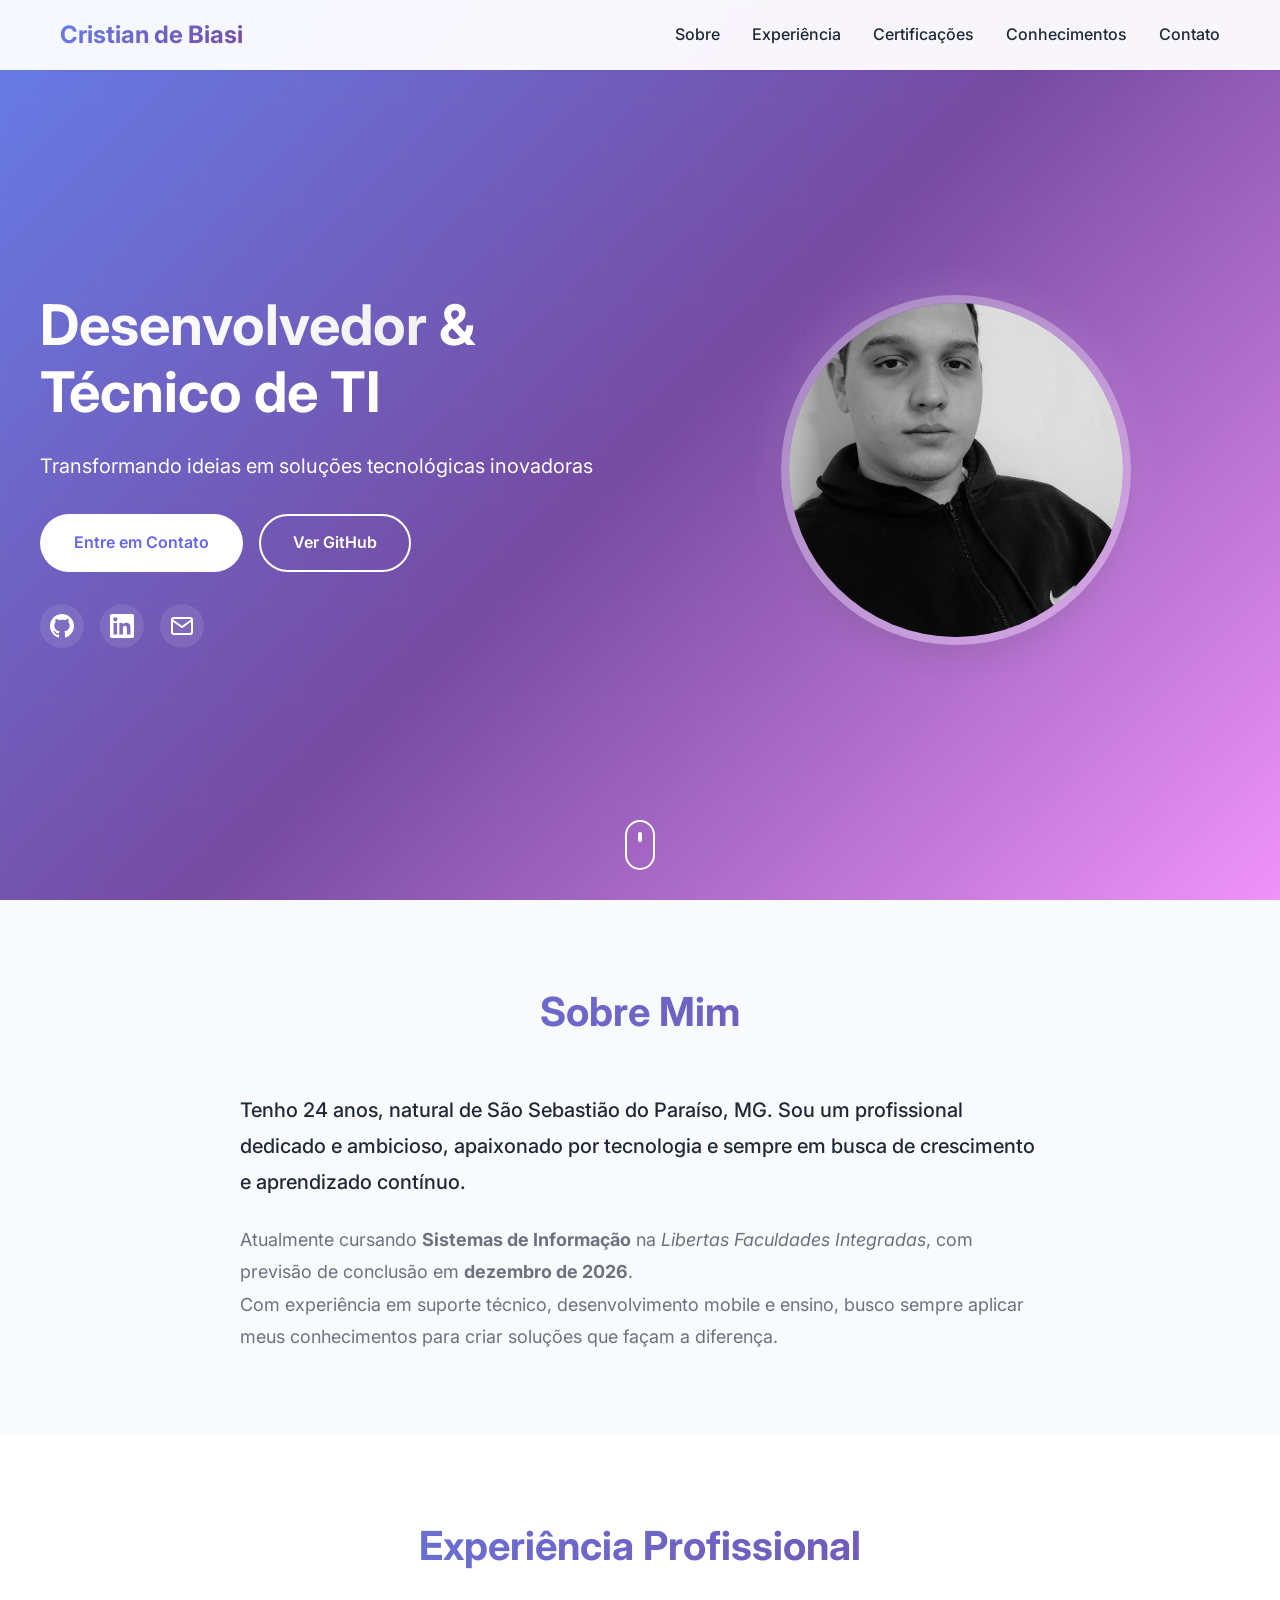
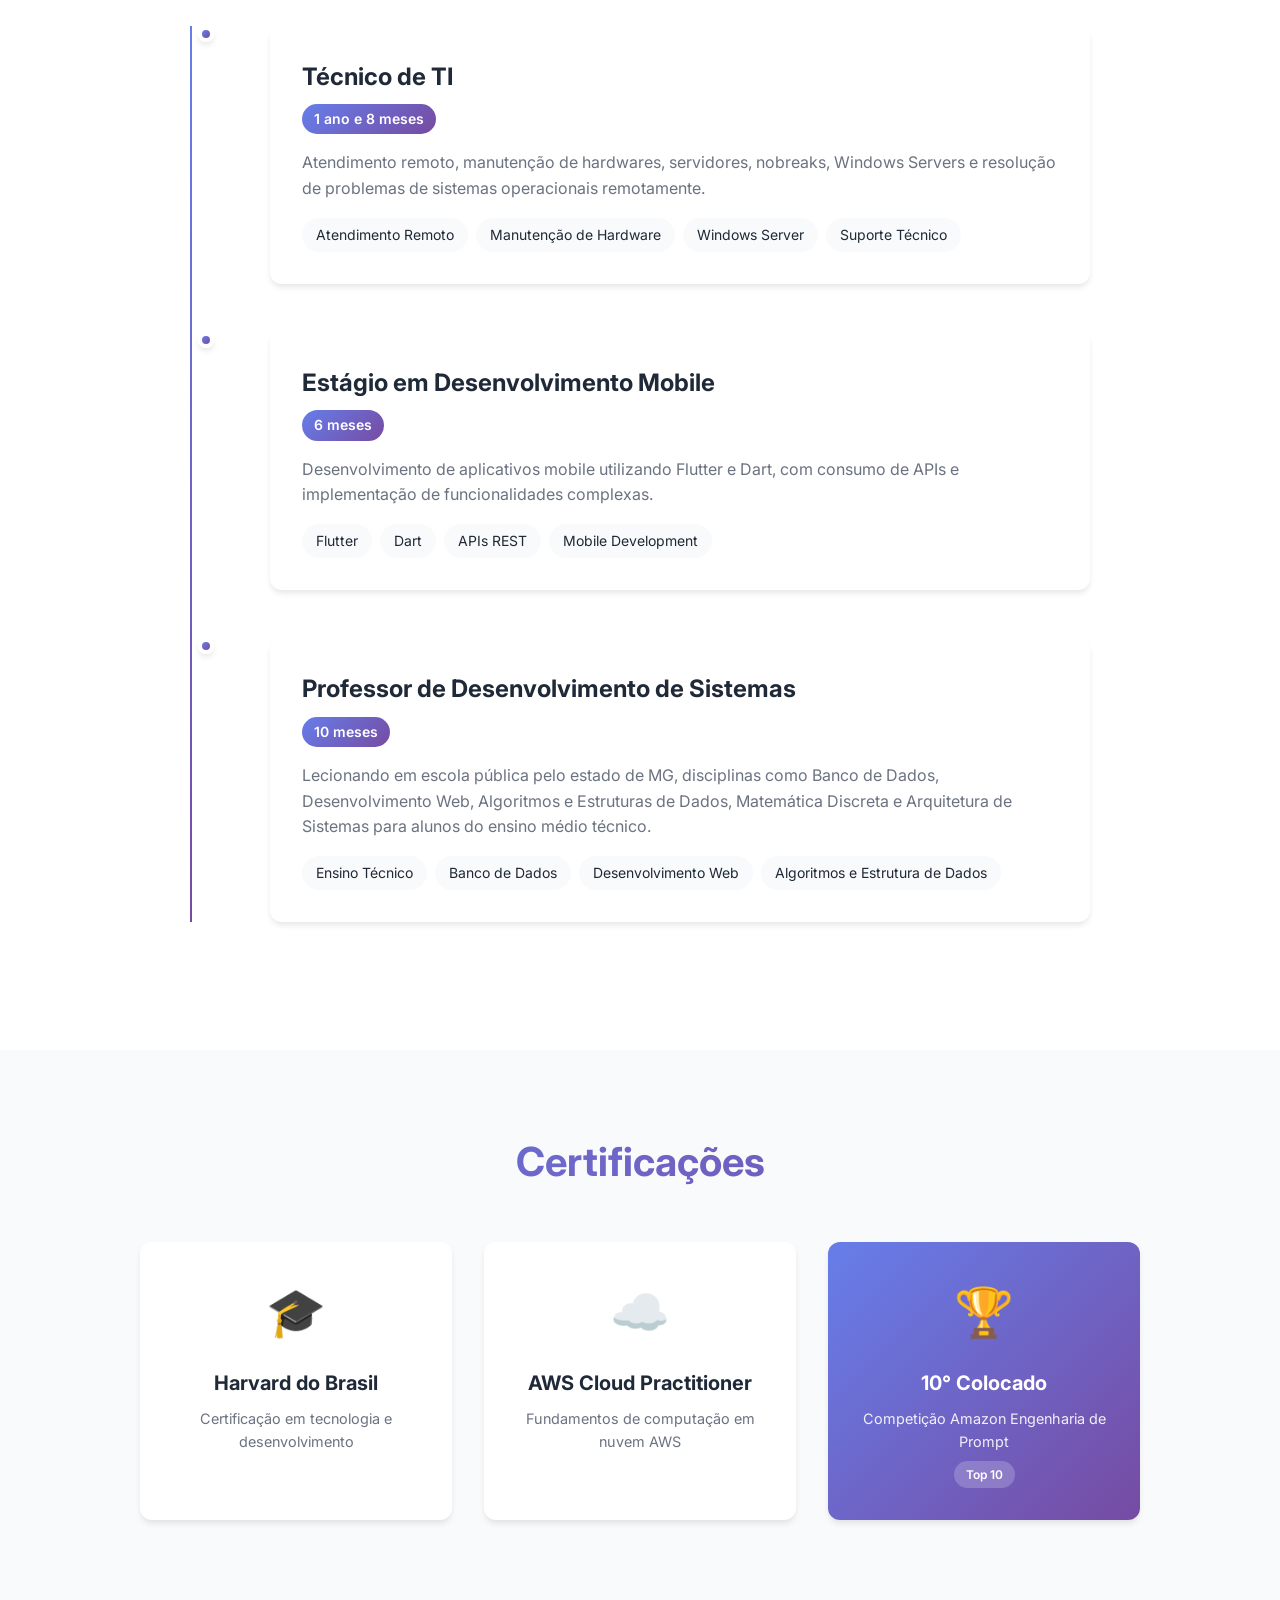
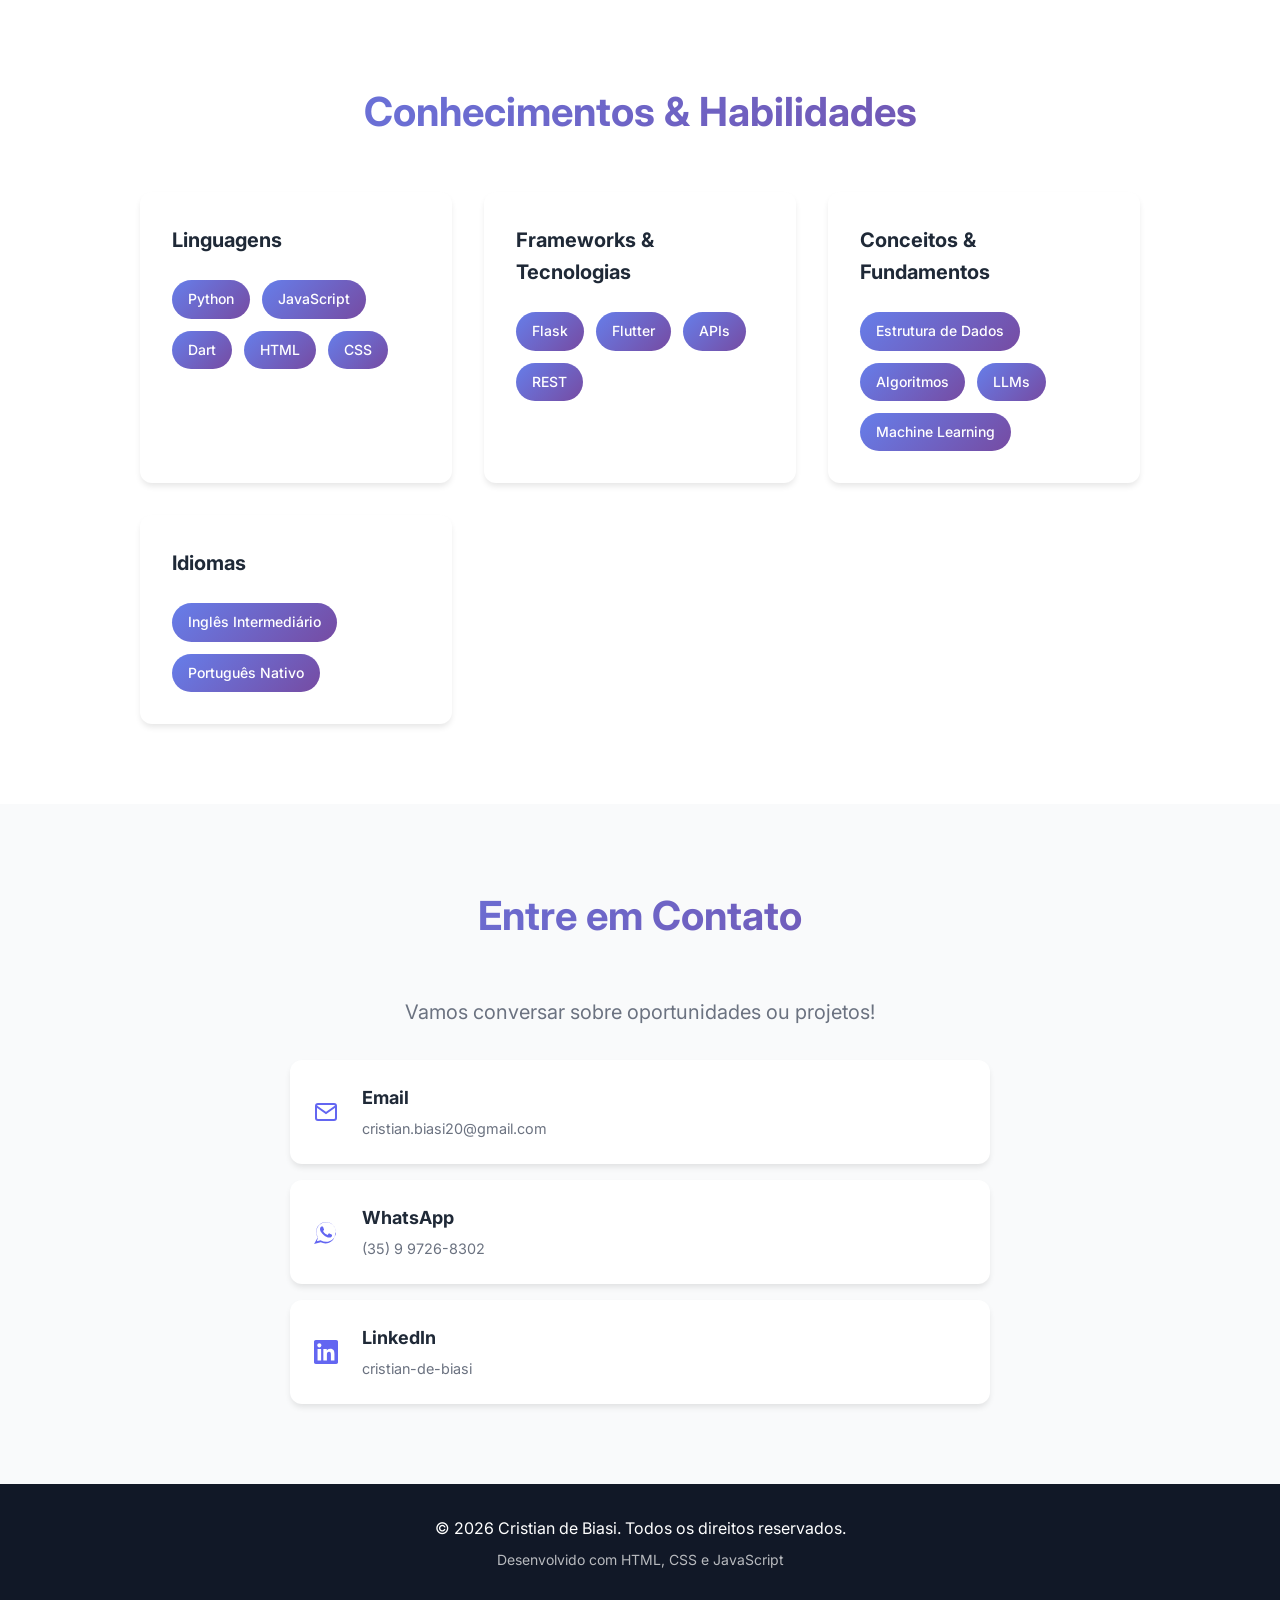
==== commit 866c7446: "Alterando informações de contato" ====
--- a/index.html
+++ b/index.html
@@ -86,7 +86,7 @@
             <div class="about-content">
                 <div class="about-text">
                     <p class="lead">
-                        Tenho 23 anos, natural de São Sebastião do Paraíso, MG. Sou um profissional dedicado e ambicioso, 
+                        Tenho 24 anos, natural de São Sebastião do Paraíso, MG. Sou um profissional dedicado e ambicioso, 
                         apaixonado por tecnologia e sempre em busca de crescimento e aprendizado contínuo.
                     </p>
                     <p>
@@ -147,7 +147,7 @@
                             <li>Ensino Técnico</li>
                             <li>Banco de Dados</li>
                             <li>Desenvolvimento Web</li>
-                            <li>Algoritmos</li>
+                            <li>Algoritmos e Estrutura de Dados</li>
                         </ul>
                     </div>
                 </div>
@@ -248,7 +248,7 @@
                             </svg>
                             <div>
                                 <strong>WhatsApp</strong>
-                                <span>(35) 9 9827-8602</span>
+                                <span>(35) 9 9726-8302</span>
                             </div>
                         </a>
                         <a href="https://www.linkedin.com/in/cristian-de-biasi-293981289/" target="_blank" class="contact-item">
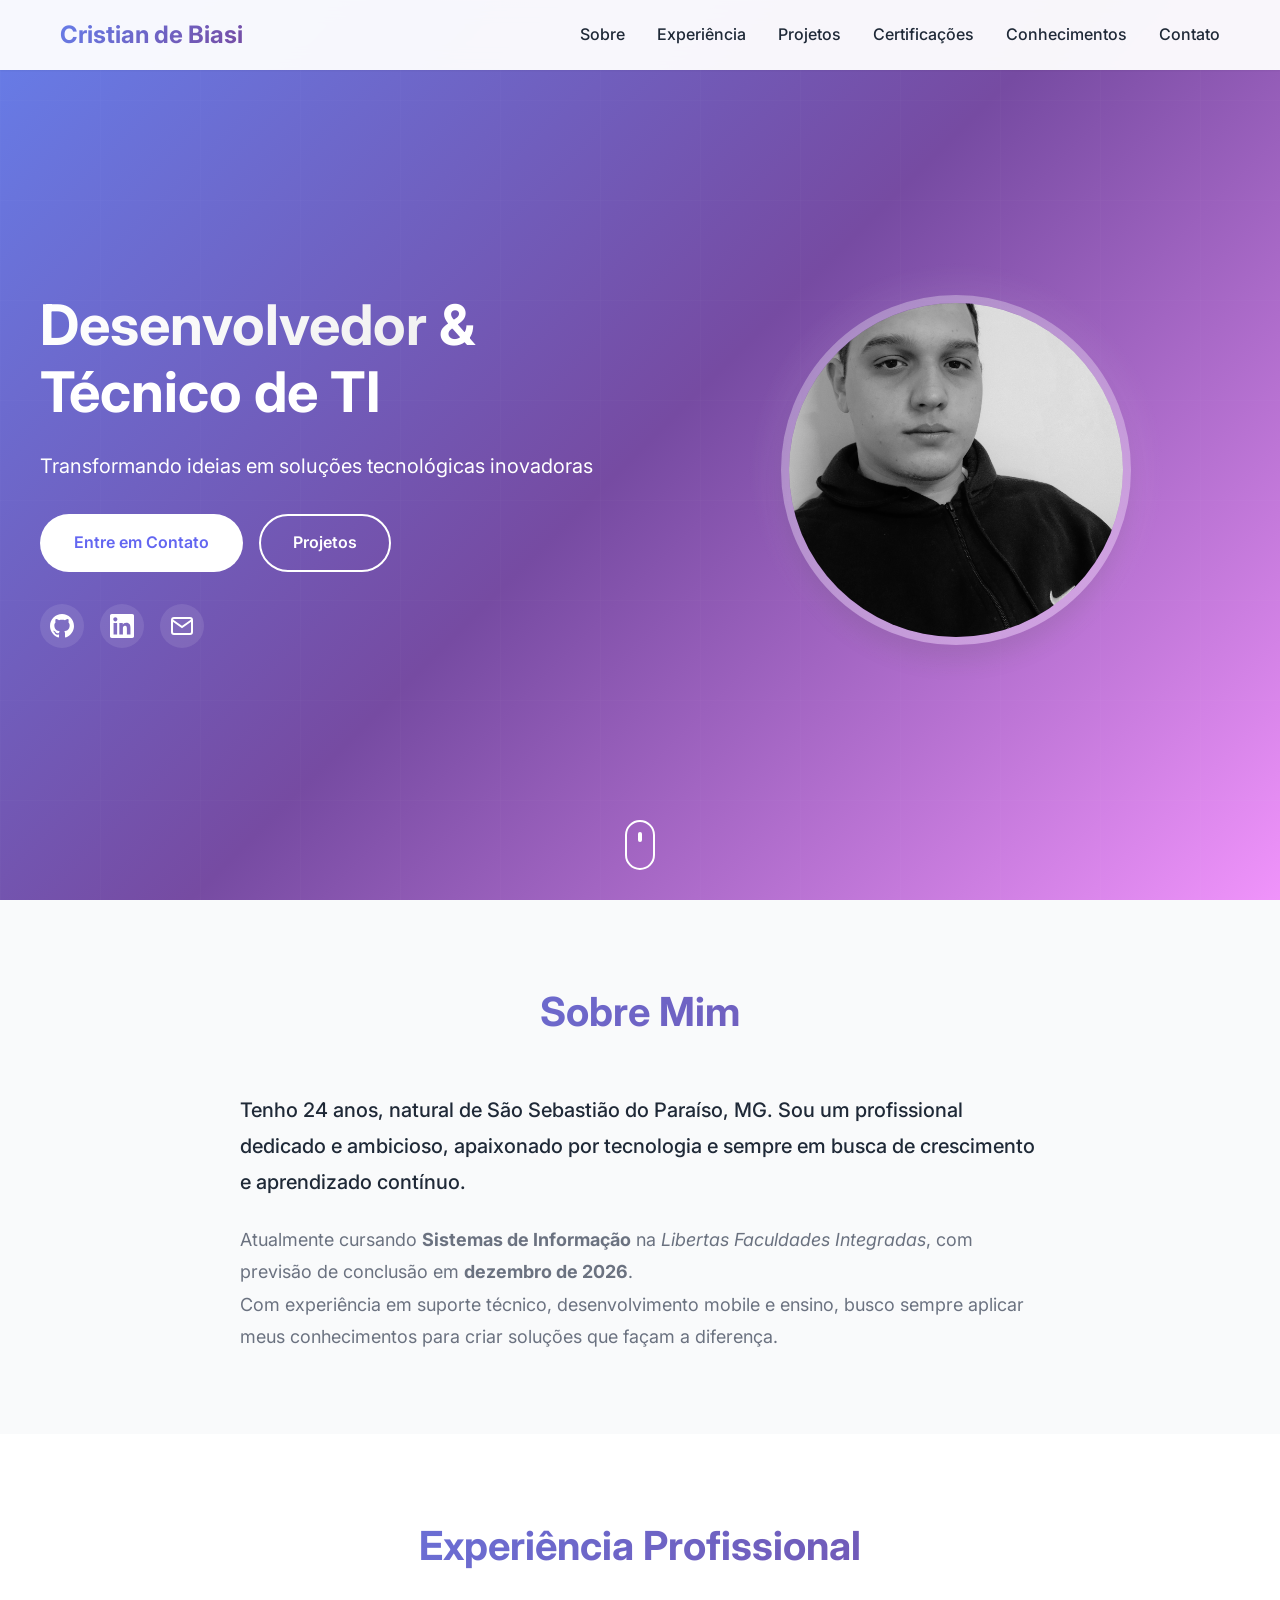
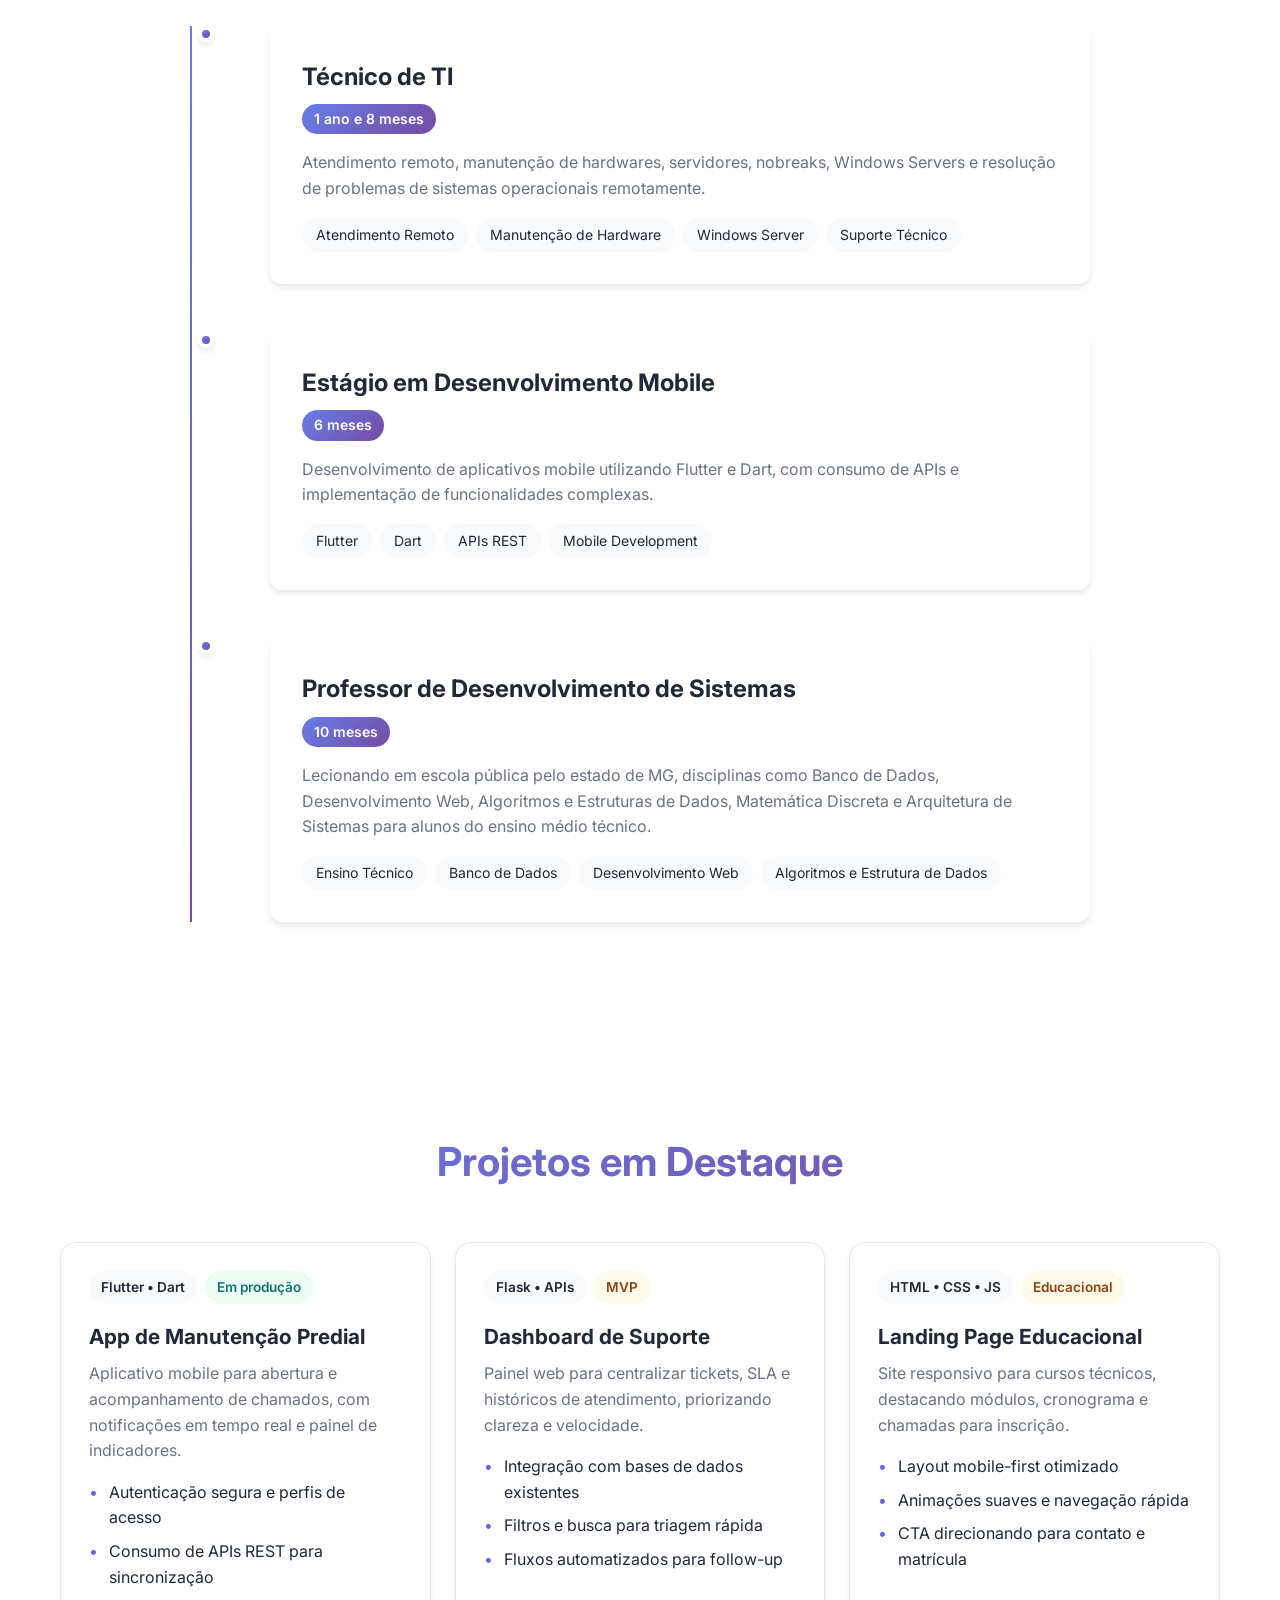
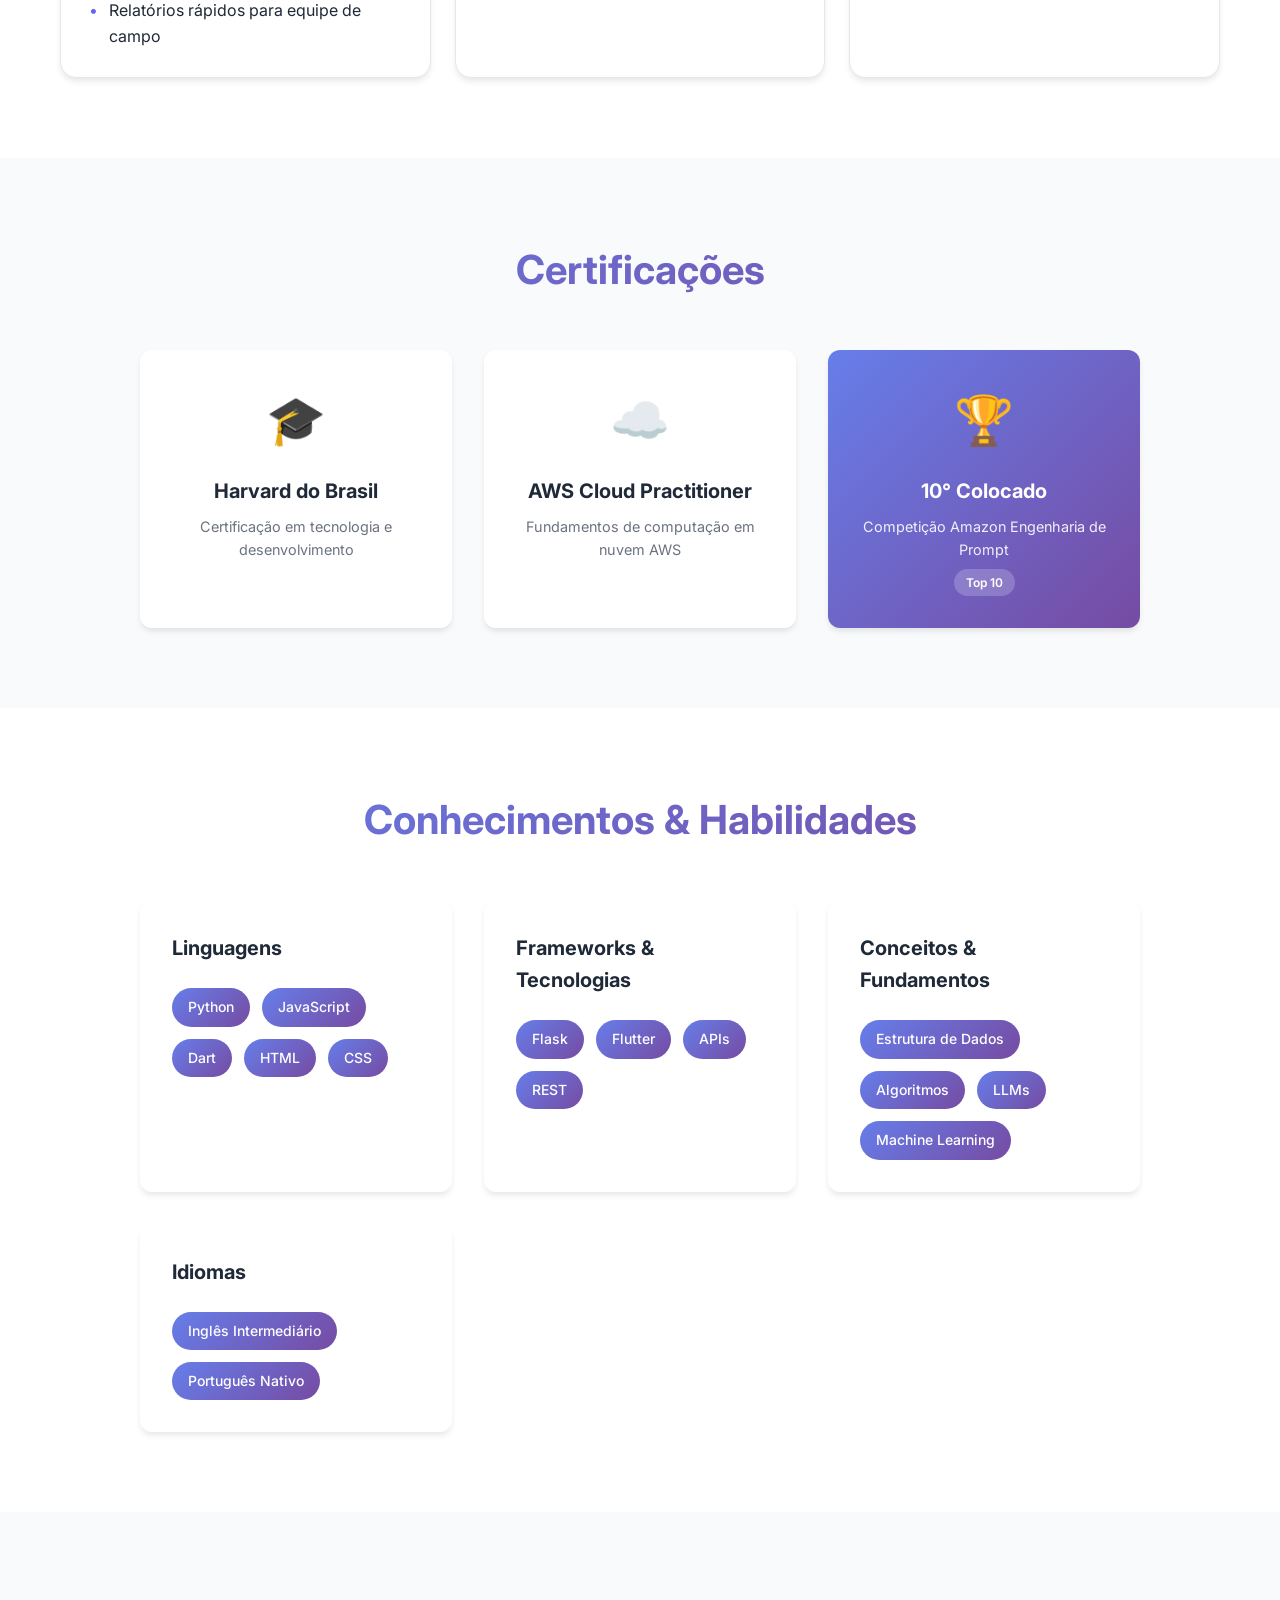
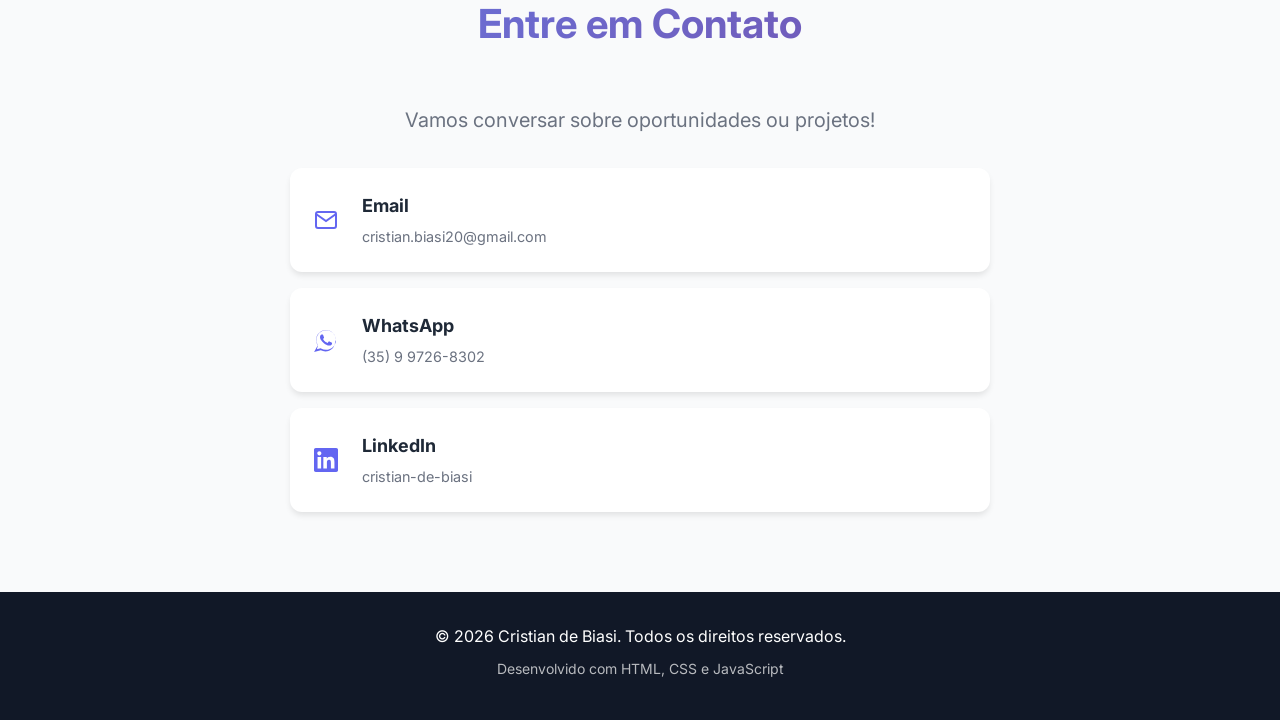
==== commit eef99d6a: "feat: add featured projects spotlight Co-authored-by: CristianBiasi <131414109+CristianBiasi@users.n" ====
--- a/index.html
+++ b/index.html
@@ -13,15 +13,16 @@
     <!-- Navigation -->
     <nav class="navbar">
         <div class="nav-container">
-            <div class="nav-logo">Cristian de Biasi</div>
-            <ul class="nav-menu">
-                <li><a href="#sobre">Sobre</a></li>
-                <li><a href="#experiencia">Experiência</a></li>
-                <li><a href="#certificacoes">Certificações</a></li>
-                <li><a href="#conhecimentos">Conhecimentos</a></li>
-                <li><a href="#contato">Contato</a></li>
-            </ul>
-            <div class="hamburger">
+            <div class="nav-logo">Cristian de Biasi</div>
+            <ul class="nav-menu">
+                <li><a href="#sobre">Sobre</a></li>
+                <li><a href="#experiencia">Experiência</a></li>
+                <li><a href="#projetos">Projetos</a></li>
+                <li><a href="#certificacoes">Certificações</a></li>
+                <li><a href="#conhecimentos">Conhecimentos</a></li>
+                <li><a href="#contato">Contato</a></li>
+            </ul>
+            <div class="hamburger">
                 <span></span>
                 <span></span>
                 <span></span>
@@ -38,13 +39,13 @@
                         <span class="gradient-text">Desenvolvedor</span> &<br>
                         Técnico de TI
                     </h1>
-                    <p class="hero-subtitle">
-                        Transformando ideias em soluções tecnológicas inovadoras
-                    </p>
-                    <div class="hero-buttons">
-                        <a href="#contato" class="btn btn-primary">Entre em Contato</a>
-                        <a href="https://github.com/CristianBiasi" target="_blank" class="btn btn-secondary">Ver GitHub</a>
-                    </div>
+                    <p class="hero-subtitle">
+                        Transformando ideias em soluções tecnológicas inovadoras
+                    </p>
+                    <div class="hero-buttons">
+                        <a href="#contato" class="btn btn-primary">Entre em Contato</a>
+                        <a href="#projetos" class="btn btn-secondary">Projetos</a>
+                    </div>
                     <div class="social-icons">
                         <a href="https://github.com/CristianBiasi" target="_blank" aria-label="GitHub">
                             <svg width="24" height="24" viewBox="0 0 24 24" fill="currentColor">
@@ -150,16 +151,64 @@
                             <li>Algoritmos e Estrutura de Dados</li>
                         </ul>
                     </div>
-                </div>
-            </div>
-        </div>
-    </section>
-
-    <!-- Certifications Section -->
-    <section id="certificacoes" class="certifications">
-        <div class="container">
-            <h2 class="section-title">Certificações</h2>
-            <div class="cert-grid">
+                </div>
+            </div>
+        </div>
+    </section>
+
+    <!-- Projects Section -->
+    <section id="projetos" class="projects">
+        <div class="container">
+            <h2 class="section-title">Projetos em Destaque</h2>
+            <div class="projects-grid">
+                <div class="project-card">
+                    <div class="project-top">
+                        <span class="project-pill">Flutter • Dart</span>
+                        <span class="project-pill success">Em produção</span>
+                    </div>
+                    <h3>App de Manutenção Predial</h3>
+                    <p>Aplicativo mobile para abertura e acompanhamento de chamados, com notificações em tempo real e painel de indicadores.</p>
+                    <ul class="project-points">
+                        <li>Autenticação segura e perfis de acesso</li>
+                        <li>Consumo de APIs REST para sincronização</li>
+                        <li>Relatórios rápidos para equipe de campo</li>
+                    </ul>
+                </div>
+                <div class="project-card">
+                    <div class="project-top">
+                        <span class="project-pill">Flask • APIs</span>
+                        <span class="project-pill neutral">MVP</span>
+                    </div>
+                    <h3>Dashboard de Suporte</h3>
+                    <p>Painel web para centralizar tickets, SLA e históricos de atendimento, priorizando clareza e velocidade.</p>
+                    <ul class="project-points">
+                        <li>Integração com bases de dados existentes</li>
+                        <li>Filtros e busca para triagem rápida</li>
+                        <li>Fluxos automatizados para follow-up</li>
+                    </ul>
+                </div>
+                <div class="project-card">
+                    <div class="project-top">
+                        <span class="project-pill">HTML • CSS • JS</span>
+                        <span class="project-pill neutral">Educacional</span>
+                    </div>
+                    <h3>Landing Page Educacional</h3>
+                    <p>Site responsivo para cursos técnicos, destacando módulos, cronograma e chamadas para inscrição.</p>
+                    <ul class="project-points">
+                        <li>Layout mobile-first otimizado</li>
+                        <li>Animações suaves e navegação rápida</li>
+                        <li>CTA direcionando para contato e matrícula</li>
+                    </ul>
+                </div>
+            </div>
+        </div>
+    </section>
+
+    <!-- Certifications Section -->
+    <section id="certificacoes" class="certifications">
+        <div class="container">
+            <h2 class="section-title">Certificações</h2>
+            <div class="cert-grid">
                 <div class="cert-card">
                     <div class="cert-icon">🎓</div>
                     <h3>Harvard do Brasil</h3>
@@ -285,4 +334,4 @@
 
     <script src="src/index.js"></script>
 </body>
-</html>+</html>
--- a/src/style.css
+++ b/src/style.css
@@ -14,18 +14,22 @@
     --accent-color: #ec4899;
     --text-primary: #1f2937;
     --text-secondary: #6b7280;
-    --bg-primary: #ffffff;
-    --bg-secondary: #f9fafb;
-    --bg-dark: #111827;
-    --border-color: #e5e7eb;
-    --shadow-sm: 0 1px 2px 0 rgba(0, 0, 0, 0.05);
-    --shadow-md: 0 4px 6px -1px rgba(0, 0, 0, 0.1);
-    --shadow-lg: 0 10px 15px -3px rgba(0, 0, 0, 0.1);
-    --shadow-xl: 0 20px 25px -5px rgba(0, 0, 0, 0.1);
-    --gradient-primary: linear-gradient(135deg, #667eea 0%, #764ba2 100%);
-    --gradient-secondary: linear-gradient(135deg, #f093fb 0%, #f5576c 100%);
-    --gradient-accent: linear-gradient(135deg, #4facfe 0%, #00f2fe 100%);
-}
+    --bg-primary: #ffffff;
+    --bg-secondary: #f9fafb;
+    --bg-dark: #111827;
+    --border-color: #e5e7eb;
+    --shadow-sm: 0 1px 2px 0 rgba(0, 0, 0, 0.05);
+    --shadow-md: 0 4px 6px -1px rgba(0, 0, 0, 0.1);
+    --shadow-lg: 0 10px 15px -3px rgba(0, 0, 0, 0.1);
+    --shadow-xl: 0 20px 25px -5px rgba(0, 0, 0, 0.1);
+    --gradient-primary: linear-gradient(135deg, #667eea 0%, #764ba2 100%);
+    --gradient-secondary: linear-gradient(135deg, #f093fb 0%, #f5576c 100%);
+    --gradient-accent: linear-gradient(135deg, #4facfe 0%, #00f2fe 100%);
+    --pill-success-color: #0f766e;
+    --pill-success-bg: #ecfdf3;
+    --pill-neutral-color: #92400e;
+    --pill-neutral-bg: #fffbeb;
+}
 
 html {
     scroll-behavior: smooth;
@@ -535,11 +539,11 @@
 }
 
 /* Skills Section */
-.skills {
-    background: var(--bg-primary);
-}
-
-.skills-grid {
+.skills {
+    background: var(--bg-primary);
+}
+
+.skills-grid {
     display: grid;
     grid-template-columns: repeat(auto-fit, minmax(250px, 1fr));
     gap: 2rem;
@@ -576,15 +580,97 @@
     transition: all 0.3s ease;
 }
 
-.skill-tag:hover {
-    transform: translateY(-2px);
-    box-shadow: var(--shadow-md);
-}
-
-/* Contact Section */
-.contact {
-    background: var(--bg-secondary);
-}
+.skill-tag:hover {
+    transform: translateY(-2px);
+    box-shadow: var(--shadow-md);
+}
+
+/* Projects Section */
+.projects {
+    background: var(--bg-primary);
+}
+
+.projects-grid {
+    display: grid;
+    grid-template-columns: repeat(auto-fit, minmax(250px, 1fr));
+    gap: 1.5rem;
+}
+
+.project-card {
+    background: white;
+    border-radius: 16px;
+    padding: 1.75rem;
+    box-shadow: var(--shadow-md);
+    transition: all 0.3s ease;
+    border: 1px solid var(--border-color);
+}
+
+.project-card:hover {
+    transform: translateY(-6px);
+    box-shadow: var(--shadow-xl);
+}
+
+.project-top {
+    display: flex;
+    gap: 0.5rem;
+    flex-wrap: wrap;
+    margin-bottom: 1rem;
+}
+
+.project-pill {
+    display: inline-block;
+    padding: 0.35rem 0.75rem;
+    border-radius: 999px;
+    background: var(--bg-secondary);
+    color: var(--text-primary);
+    font-weight: 600;
+    font-size: 0.85rem;
+}
+
+.project-pill.success {
+    color: var(--pill-success-color);
+    background: var(--pill-success-bg);
+}
+
+.project-pill.neutral {
+    color: var(--pill-neutral-color);
+    background: var(--pill-neutral-bg);
+}
+
+.project-card h3 {
+    font-size: 1.3rem;
+    margin-bottom: 0.5rem;
+    color: var(--text-primary);
+}
+
+.project-card p {
+    color: var(--text-secondary);
+    margin-bottom: 1rem;
+}
+
+.project-points {
+    list-style: none;
+    display: grid;
+    gap: 0.5rem;
+    color: var(--text-primary);
+}
+
+.project-points li {
+    position: relative;
+    padding-left: 1.25rem;
+}
+
+.project-points li::before {
+    content: '•';
+    position: absolute;
+    left: 0;
+    color: var(--primary-color);
+}
+
+/* Contact Section */
+.contact {
+    background: var(--bg-secondary);
+}
 
 .contact-content {
     max-width: 700px;
@@ -835,4 +921,4 @@
         padding: 0.75rem 1.5rem;
         font-size: 0.9rem;
     }
-}+}
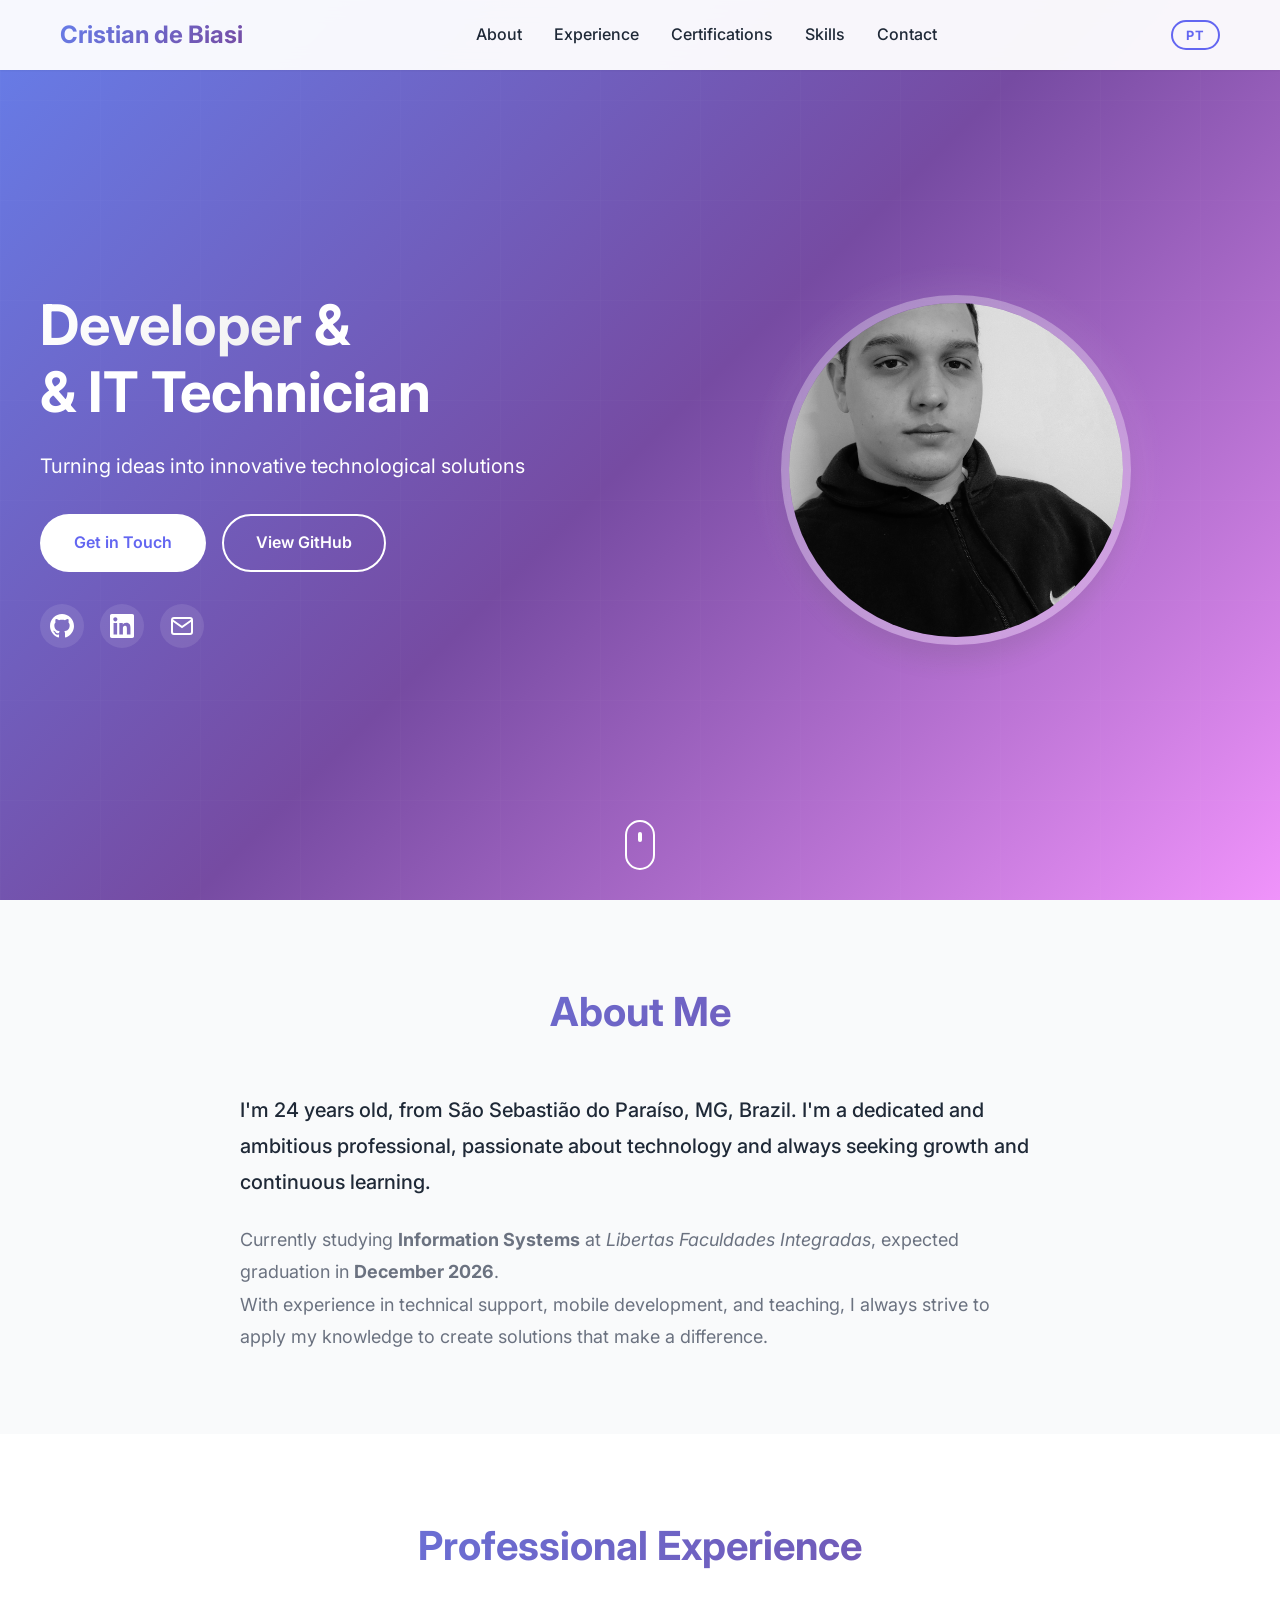
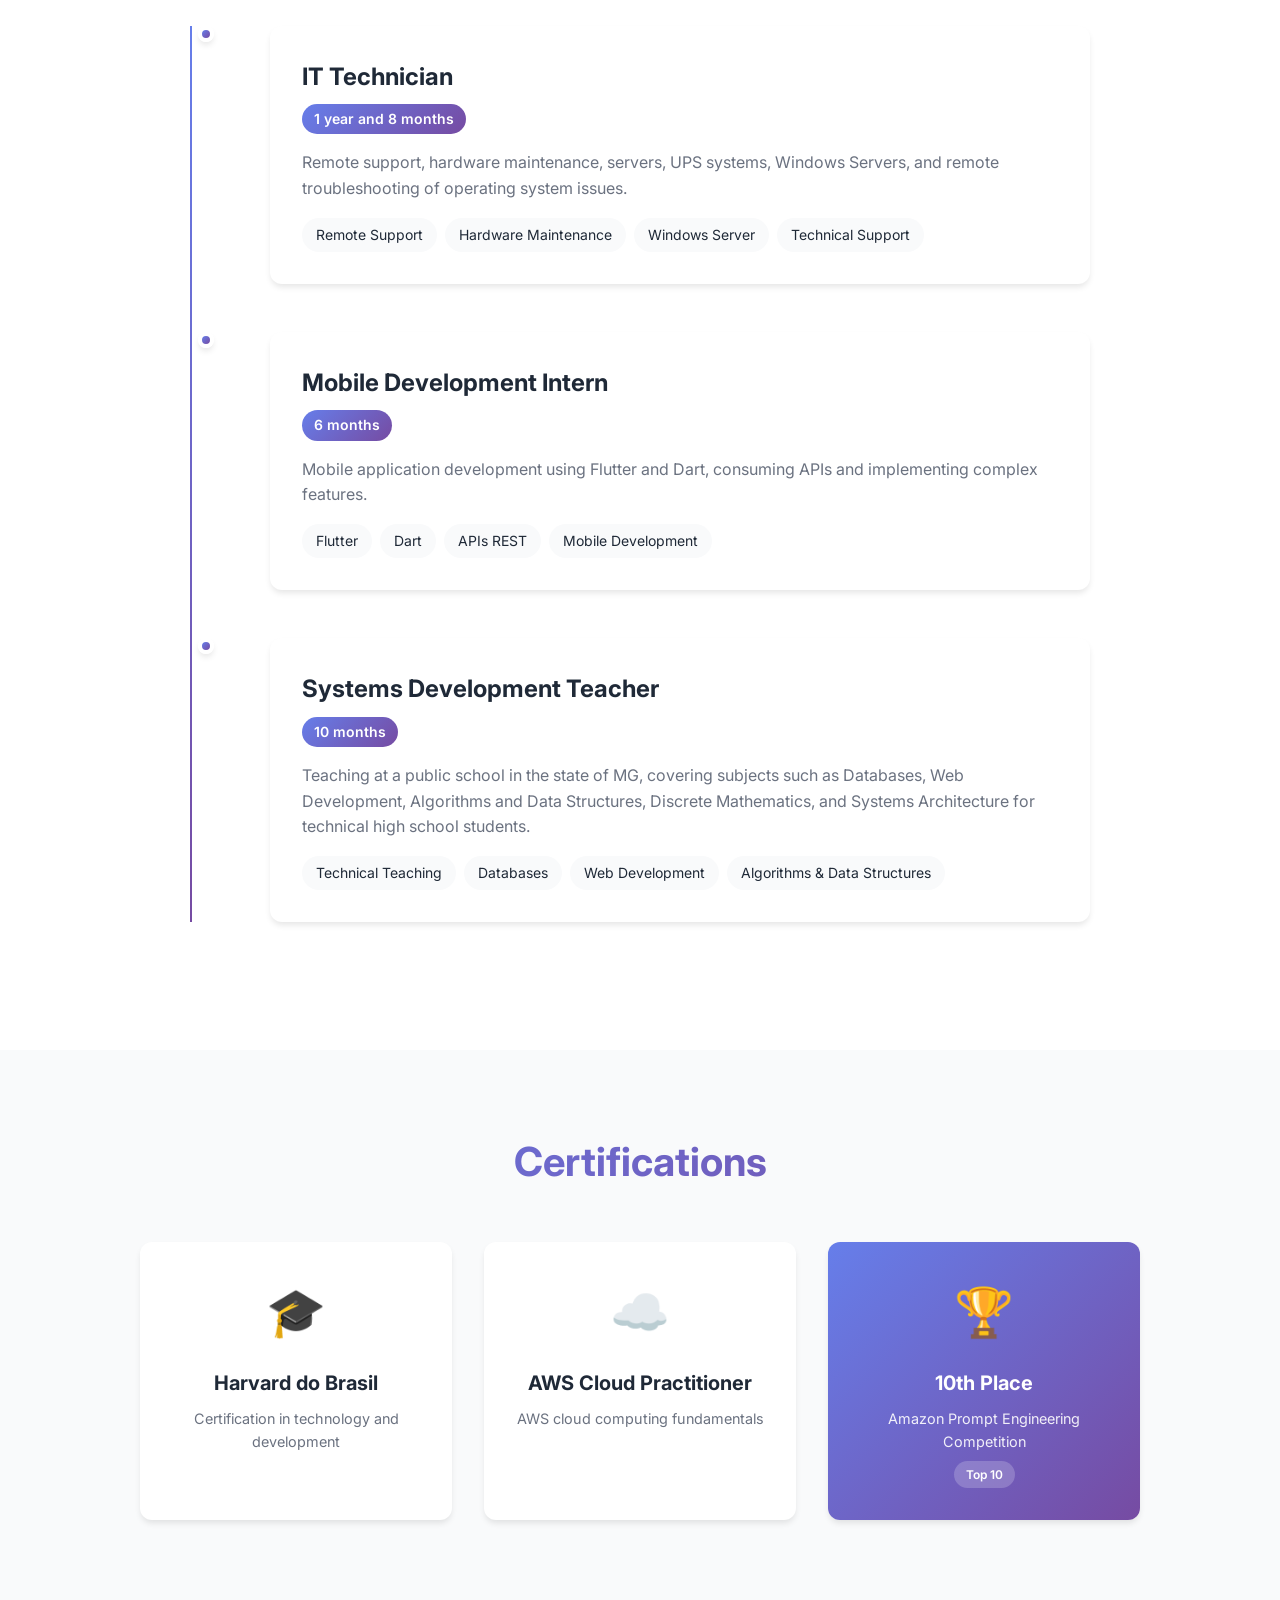
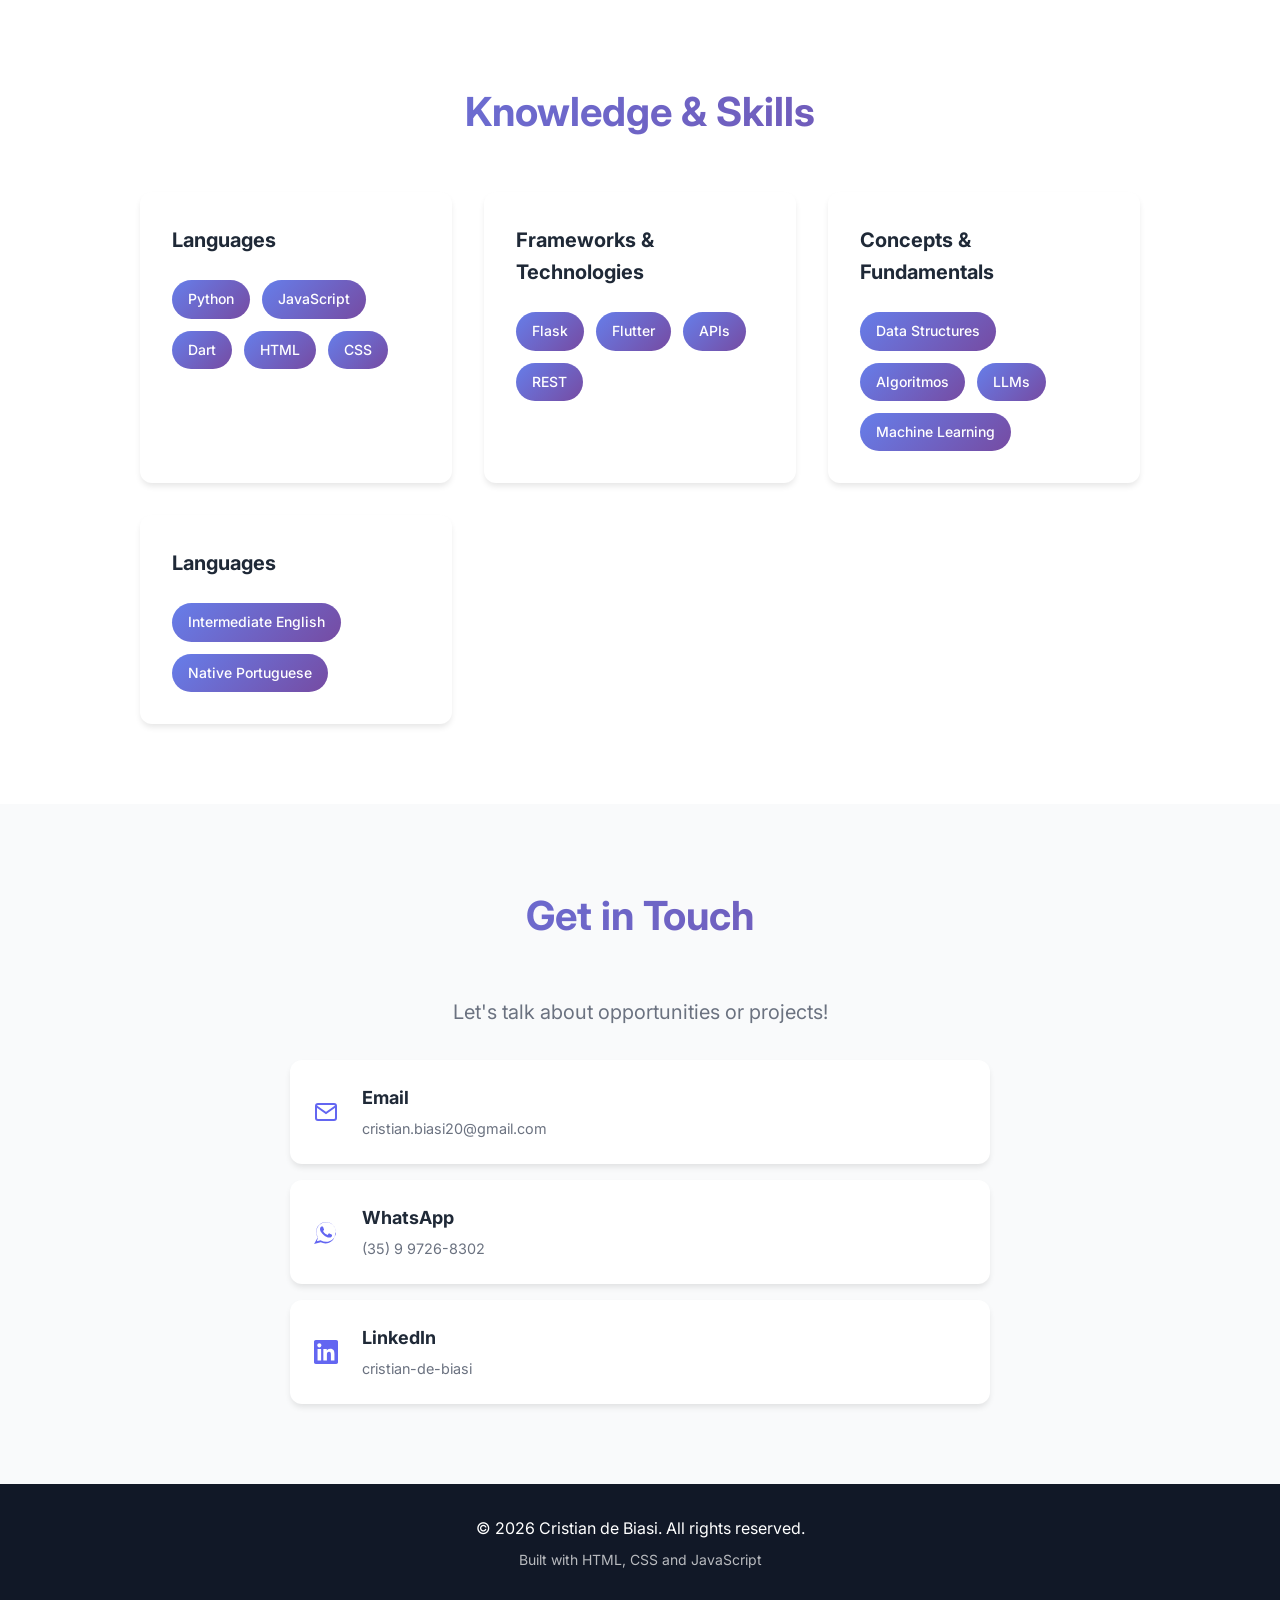
==== commit c0e6c3fb: "versao em ingles" ====
--- a/index.html
+++ b/index.html
@@ -13,19 +13,21 @@
     <!-- Navigation -->
     <nav class="navbar">
         <div class="nav-container">
-            <div class="nav-logo">Cristian de Biasi</div>
-            <ul class="nav-menu">
-                <li><a href="#sobre">Sobre</a></li>
-                <li><a href="#experiencia">Experiência</a></li>
-                <li><a href="#projetos">Projetos</a></li>
-                <li><a href="#certificacoes">Certificações</a></li>
-                <li><a href="#conhecimentos">Conhecimentos</a></li>
-                <li><a href="#contato">Contato</a></li>
-            </ul>
-            <div class="hamburger">
-                <span></span>
-                <span></span>
-                <span></span>
+            <div class="nav-logo">Cristian de Biasi</div>
+            <ul class="nav-menu">
+                <li><a href="#sobre" data-i18n="navAbout">Sobre</a></li>
+                <li><a href="#experiencia" data-i18n="navExperience">Experiência</a></li>
+                <li><a href="#certificacoes" data-i18n="navCertifications">Certificações</a></li>
+                <li><a href="#conhecimentos" data-i18n="navSkills">Conhecimentos</a></li>
+                <li><a href="#contato" data-i18n="navContact">Contato</a></li>
+            </ul>
+            <div class="nav-actions">
+                <button id="langToggle" class="lang-toggle" onclick="toggleLanguage()" aria-label="Switch language">EN</button>
+                <div class="hamburger">
+                    <span></span>
+                    <span></span>
+                    <span></span>
+                </div>
             </div>
         </div>
     </nav>
@@ -36,16 +38,16 @@
             <div class="hero-content">
                 <div class="hero-text">
                     <h1 class="hero-title">
-                        <span class="gradient-text">Desenvolvedor</span> &<br>
-                        Técnico de TI
+                        <span class="gradient-text" data-i18n="heroTitle1">Desenvolvedor</span> &<br>
+                        <span data-i18n="heroTitle2">Técnico de TI</span>
                     </h1>
-                    <p class="hero-subtitle">
-                        Transformando ideias em soluções tecnológicas inovadoras
-                    </p>
-                    <div class="hero-buttons">
-                        <a href="#contato" class="btn btn-primary">Entre em Contato</a>
-                        <a href="#projetos" class="btn btn-secondary">Projetos</a>
-                    </div>
+                    <p class="hero-subtitle" data-i18n="heroSubtitle">
+                        Transformando ideias em soluções tecnológicas inovadoras
+                    </p>
+                    <div class="hero-buttons">
+                        <a href="#contato" class="btn btn-primary" data-i18n="heroBtnContact">Entre em Contato</a>
+                        <a href="https://github.com/CristianBiasi" target="_blank" class="btn btn-secondary" data-i18n="heroBtnGithub">Ver GitHub</a>
+                    </div>
                     <div class="social-icons">
                         <a href="https://github.com/CristianBiasi" target="_blank" aria-label="GitHub">
                             <svg width="24" height="24" viewBox="0 0 24 24" fill="currentColor">
@@ -83,18 +85,18 @@
     <!-- About Section -->
     <section id="sobre" class="about">
         <div class="container">
-            <h2 class="section-title">Sobre Mim</h2>
+            <h2 class="section-title" data-i18n="aboutTitle">Sobre Mim</h2>
             <div class="about-content">
                 <div class="about-text">
-                    <p class="lead">
+                    <p class="lead" data-i18n="aboutLead">
                         Tenho 24 anos, natural de São Sebastião do Paraíso, MG. Sou um profissional dedicado e ambicioso, 
                         apaixonado por tecnologia e sempre em busca de crescimento e aprendizado contínuo.
                     </p>
-                    <p>
+                    <p data-i18n="aboutP1">
                         Atualmente cursando <strong>Sistemas de Informação</strong> na <em>Libertas Faculdades Integradas</em>, 
                         com previsão de conclusão em <strong>dezembro de 2026</strong>.
                     </p>
-                    <p>
+                    <p data-i18n="aboutP2">
                         Com experiência em suporte técnico, desenvolvimento mobile e ensino, busco sempre aplicar 
                         meus conhecimentos para criar soluções que façam a diferença.
                     </p>
@@ -106,19 +108,19 @@
     <!-- Experience Section -->
     <section id="experiencia" class="experience">
         <div class="container">
-            <h2 class="section-title">Experiência Profissional</h2>
+            <h2 class="section-title" data-i18n="experienceTitle">Experiência Profissional</h2>
             <div class="timeline">
                 <div class="timeline-item">
                     <div class="timeline-marker"></div>
                     <div class="timeline-content">
-                        <h3>Técnico de TI</h3>
-                        <span class="timeline-period">1 ano e 8 meses</span>
-                        <p>Atendimento remoto, manutenção de hardwares, servidores, nobreaks, Windows Servers e resolução de problemas de sistemas operacionais remotamente.</p>
+                        <h3 data-i18n="job1Title">Técnico de TI</h3>
+                        <span class="timeline-period" data-i18n="job1Period">1 ano e 8 meses</span>
+                        <p data-i18n="job1Desc">Atendimento remoto, manutenção de hardwares, servidores, nobreaks, Windows Servers e resolução de problemas de sistemas operacionais remotamente.</p>
                         <ul class="timeline-skills">
-                            <li>Atendimento Remoto</li>
-                            <li>Manutenção de Hardware</li>
+                            <li data-i18n="skillRemoteSupport">Atendimento Remoto</li>
+                            <li data-i18n="skillHardware">Manutenção de Hardware</li>
                             <li>Windows Server</li>
-                            <li>Suporte Técnico</li>
+                            <li data-i18n="skillTechSupport">Suporte Técnico</li>
                         </ul>
                     </div>
                 </div>
@@ -126,9 +128,9 @@
                 <div class="timeline-item">
                     <div class="timeline-marker"></div>
                     <div class="timeline-content">
-                        <h3>Estágio em Desenvolvimento Mobile</h3>
-                        <span class="timeline-period">6 meses</span>
-                        <p>Desenvolvimento de aplicativos mobile utilizando Flutter e Dart, com consumo de APIs e implementação de funcionalidades complexas.</p>
+                        <h3 data-i18n="job2Title">Estágio em Desenvolvimento Mobile</h3>
+                        <span class="timeline-period" data-i18n="job2Period">6 meses</span>
+                        <p data-i18n="job2Desc">Desenvolvimento de aplicativos mobile utilizando Flutter e Dart, com consumo de APIs e implementação de funcionalidades complexas.</p>
                         <ul class="timeline-skills">
                             <li>Flutter</li>
                             <li>Dart</li>
@@ -141,88 +143,40 @@
                 <div class="timeline-item">
                     <div class="timeline-marker"></div>
                     <div class="timeline-content">
-                        <h3>Professor de Desenvolvimento de Sistemas</h3>
-                        <span class="timeline-period">10 meses</span>
-                        <p>Lecionando em escola pública pelo estado de MG, disciplinas como Banco de Dados, Desenvolvimento Web, Algoritmos e Estruturas de Dados, Matemática Discreta e Arquitetura de Sistemas para alunos do ensino médio técnico.</p>
+                        <h3 data-i18n="job3Title">Professor de Desenvolvimento de Sistemas</h3>
+                        <span class="timeline-period" data-i18n="job3Period">10 meses</span>
+                        <p data-i18n="job3Desc">Lecionando em escola pública pelo estado de MG, disciplinas como Banco de Dados, Desenvolvimento Web, Algoritmos e Estruturas de Dados, Matemática Discreta e Arquitetura de Sistemas para alunos do ensino médio técnico.</p>
                         <ul class="timeline-skills">
-                            <li>Ensino Técnico</li>
-                            <li>Banco de Dados</li>
-                            <li>Desenvolvimento Web</li>
-                            <li>Algoritmos e Estrutura de Dados</li>
+                            <li data-i18n="skillTechTeaching">Ensino Técnico</li>
+                            <li data-i18n="skillDatabase">Banco de Dados</li>
+                            <li data-i18n="skillWebDev">Desenvolvimento Web</li>
+                            <li data-i18n="skillAlgorithms">Algoritmos e Estrutura de Dados</li>
                         </ul>
                     </div>
-                </div>
-            </div>
-        </div>
-    </section>
-
-    <!-- Projects Section -->
-    <section id="projetos" class="projects">
-        <div class="container">
-            <h2 class="section-title">Projetos em Destaque</h2>
-            <div class="projects-grid">
-                <div class="project-card">
-                    <div class="project-top">
-                        <span class="project-pill">Flutter • Dart</span>
-                        <span class="project-pill success">Em produção</span>
-                    </div>
-                    <h3>App de Manutenção Predial</h3>
-                    <p>Aplicativo mobile para abertura e acompanhamento de chamados, com notificações em tempo real e painel de indicadores.</p>
-                    <ul class="project-points">
-                        <li>Autenticação segura e perfis de acesso</li>
-                        <li>Consumo de APIs REST para sincronização</li>
-                        <li>Relatórios rápidos para equipe de campo</li>
-                    </ul>
-                </div>
-                <div class="project-card">
-                    <div class="project-top">
-                        <span class="project-pill">Flask • APIs</span>
-                        <span class="project-pill neutral">MVP</span>
-                    </div>
-                    <h3>Dashboard de Suporte</h3>
-                    <p>Painel web para centralizar tickets, SLA e históricos de atendimento, priorizando clareza e velocidade.</p>
-                    <ul class="project-points">
-                        <li>Integração com bases de dados existentes</li>
-                        <li>Filtros e busca para triagem rápida</li>
-                        <li>Fluxos automatizados para follow-up</li>
-                    </ul>
-                </div>
-                <div class="project-card">
-                    <div class="project-top">
-                        <span class="project-pill">HTML • CSS • JS</span>
-                        <span class="project-pill neutral">Educacional</span>
-                    </div>
-                    <h3>Landing Page Educacional</h3>
-                    <p>Site responsivo para cursos técnicos, destacando módulos, cronograma e chamadas para inscrição.</p>
-                    <ul class="project-points">
-                        <li>Layout mobile-first otimizado</li>
-                        <li>Animações suaves e navegação rápida</li>
-                        <li>CTA direcionando para contato e matrícula</li>
-                    </ul>
-                </div>
-            </div>
-        </div>
-    </section>
-
-    <!-- Certifications Section -->
-    <section id="certificacoes" class="certifications">
-        <div class="container">
-            <h2 class="section-title">Certificações</h2>
-            <div class="cert-grid">
+                </div>
+            </div>
+        </div>
+    </section>
+
+    <!-- Certifications Section -->
+    <section id="certificacoes" class="certifications">
+        <div class="container">
+            <h2 class="section-title" data-i18n="certificationsTitle">Certificações</h2>
+            <div class="cert-grid">
                 <div class="cert-card">
                     <div class="cert-icon">🎓</div>
                     <h3>Harvard do Brasil</h3>
-                    <p>Certificação em tecnologia e desenvolvimento</p>
+                    <p data-i18n="cert1Desc">Certificação em tecnologia e desenvolvimento</p>
                 </div>
                 <div class="cert-card">
                     <div class="cert-icon">☁️</div>
                     <h3>AWS Cloud Practitioner</h3>
-                    <p>Fundamentos de computação em nuvem AWS</p>
+                    <p data-i18n="cert2Desc">Fundamentos de computação em nuvem AWS</p>
                 </div>
                 <div class="cert-card highlight">
                     <div class="cert-icon">🏆</div>
-                    <h3>10° Colocado</h3>
-                    <p>Competição Amazon Engenharia de Prompt</p>
+                    <h3 data-i18n="cert3Title">10° Colocado</h3>
+                    <p data-i18n="cert3Desc">Competição Amazon Engenharia de Prompt</p>
                     <span class="badge">Top 10</span>
                 </div>
             </div>
@@ -232,10 +186,10 @@
     <!-- Skills Section -->
     <section id="conhecimentos" class="skills">
         <div class="container">
-            <h2 class="section-title">Conhecimentos & Habilidades</h2>
+            <h2 class="section-title" data-i18n="skillsTitle">Conhecimentos & Habilidades</h2>
             <div class="skills-grid">
                 <div class="skill-category">
-                    <h3>Linguagens</h3>
+                    <h3 data-i18n="skillCatLanguages">Linguagens</h3>
                     <div class="skill-tags">
                         <span class="skill-tag">Python</span>
                         <span class="skill-tag">JavaScript</span>
@@ -245,7 +199,7 @@
                     </div>
                 </div>
                 <div class="skill-category">
-                    <h3>Frameworks & Tecnologias</h3>
+                    <h3 data-i18n="skillCatFrameworks">Frameworks & Tecnologias</h3>
                     <div class="skill-tags">
                         <span class="skill-tag">Flask</span>
                         <span class="skill-tag">Flutter</span>
@@ -254,19 +208,19 @@
                     </div>
                 </div>
                 <div class="skill-category">
-                    <h3>Conceitos & Fundamentos</h3>
-                    <div class="skill-tags">
-                        <span class="skill-tag">Estrutura de Dados</span>
+                    <h3 data-i18n="skillCatConcepts">Conceitos & Fundamentos</h3>
+                    <div class="skill-tags">
+                        <span class="skill-tag" data-i18n="skillDataStructures">Estrutura de Dados</span>
                         <span class="skill-tag">Algoritmos</span>
                         <span class="skill-tag">LLMs</span>
                         <span class="skill-tag">Machine Learning</span>
                     </div>
                 </div>
                 <div class="skill-category">
-                    <h3>Idiomas</h3>
-                    <div class="skill-tags">
-                        <span class="skill-tag">Inglês Intermediário</span>
-                        <span class="skill-tag">Português Nativo</span>
+                    <h3 data-i18n="skillCatLanguagesHuman">Idiomas</h3>
+                    <div class="skill-tags">
+                        <span class="skill-tag" data-i18n="skillEnglish">Inglês Intermediário</span>
+                        <span class="skill-tag" data-i18n="skillPortuguese">Português Nativo</span>
                     </div>
                 </div>
             </div>
@@ -276,10 +230,10 @@
     <!-- Contact Section -->
     <section id="contato" class="contact">
         <div class="container">
-            <h2 class="section-title">Entre em Contato</h2>
+            <h2 class="section-title" data-i18n="contactTitle">Entre em Contato</h2>
             <div class="contact-content">
                 <div class="contact-info">
-                    <p class="contact-lead">Vamos conversar sobre oportunidades ou projetos!</p>
+                    <p class="contact-lead" data-i18n="contactLead">Vamos conversar sobre oportunidades ou projetos!</p>
                     <div class="contact-methods">
                         <a href="mailto:cristian.biasi20@gmail.com" class="contact-item">
                             <svg width="24" height="24" viewBox="0 0 24 24" fill="none" stroke="currentColor" stroke-width="2">
@@ -319,19 +273,20 @@
     <footer class="footer">
         <div class="container">
             <div class="footer-content">
-                <p>&copy; <span id="currentYear"></span> Cristian de Biasi. Todos os direitos reservados.</p>
-                <p class="footer-subtitle">Desenvolvido com HTML, CSS e JavaScript</p>
+                <p>&copy; <span id="currentYear"></span> Cristian de Biasi. <span data-i18n="footerRights">Todos os direitos reservados.</span></p>
+                <p class="footer-subtitle" data-i18n="footerBuilt">Desenvolvido com HTML, CSS e JavaScript</p>
             </div>
         </div>
     </footer>
 
     <!-- Back to Top Button -->
-    <button id="backToTop" class="back-to-top" title="Voltar ao topo" aria-label="Voltar ao topo">
+    <button id="backToTop" class="back-to-top" data-i18n-aria="backToTop" title="Voltar ao topo" aria-label="Voltar ao topo">
         <svg width="20" height="20" viewBox="0 0 24 24" fill="none" stroke="currentColor" stroke-width="2">
             <polyline points="18 15 12 9 6 15"></polyline>
         </svg>
     </button>
 
+    <script src="src/i18n.js"></script>
     <script src="src/index.js"></script>
 </body>
-</html>
+</html>
--- a/src/style.css
+++ b/src/style.css
@@ -14,22 +14,18 @@
     --accent-color: #ec4899;
     --text-primary: #1f2937;
     --text-secondary: #6b7280;
-    --bg-primary: #ffffff;
-    --bg-secondary: #f9fafb;
-    --bg-dark: #111827;
-    --border-color: #e5e7eb;
-    --shadow-sm: 0 1px 2px 0 rgba(0, 0, 0, 0.05);
-    --shadow-md: 0 4px 6px -1px rgba(0, 0, 0, 0.1);
-    --shadow-lg: 0 10px 15px -3px rgba(0, 0, 0, 0.1);
-    --shadow-xl: 0 20px 25px -5px rgba(0, 0, 0, 0.1);
-    --gradient-primary: linear-gradient(135deg, #667eea 0%, #764ba2 100%);
-    --gradient-secondary: linear-gradient(135deg, #f093fb 0%, #f5576c 100%);
-    --gradient-accent: linear-gradient(135deg, #4facfe 0%, #00f2fe 100%);
-    --pill-success-color: #0f766e;
-    --pill-success-bg: #ecfdf3;
-    --pill-neutral-color: #92400e;
-    --pill-neutral-bg: #fffbeb;
-}
+    --bg-primary: #ffffff;
+    --bg-secondary: #f9fafb;
+    --bg-dark: #111827;
+    --border-color: #e5e7eb;
+    --shadow-sm: 0 1px 2px 0 rgba(0, 0, 0, 0.05);
+    --shadow-md: 0 4px 6px -1px rgba(0, 0, 0, 0.1);
+    --shadow-lg: 0 10px 15px -3px rgba(0, 0, 0, 0.1);
+    --shadow-xl: 0 20px 25px -5px rgba(0, 0, 0, 0.1);
+    --gradient-primary: linear-gradient(135deg, #667eea 0%, #764ba2 100%);
+    --gradient-secondary: linear-gradient(135deg, #f093fb 0%, #f5576c 100%);
+    --gradient-accent: linear-gradient(135deg, #4facfe 0%, #00f2fe 100%);
+}
 
 html {
     scroll-behavior: smooth;
@@ -115,6 +111,31 @@
     width: 100%;
 }
 
+.nav-actions {
+    display: flex;
+    align-items: center;
+    gap: 1rem;
+}
+
+.lang-toggle {
+    padding: 0.35rem 0.85rem;
+    border: 2px solid var(--primary-color);
+    border-radius: 20px;
+    background: transparent;
+    color: var(--primary-color);
+    font-size: 0.8rem;
+    font-weight: 700;
+    cursor: pointer;
+    transition: all 0.3s ease;
+    letter-spacing: 0.05em;
+    font-family: inherit;
+}
+
+.lang-toggle:hover {
+    background: var(--primary-color);
+    color: white;
+}
+
 .hamburger {
     display: none;
     flex-direction: column;
@@ -539,11 +560,11 @@
 }
 
 /* Skills Section */
-.skills {
-    background: var(--bg-primary);
-}
-
-.skills-grid {
+.skills {
+    background: var(--bg-primary);
+}
+
+.skills-grid {
     display: grid;
     grid-template-columns: repeat(auto-fit, minmax(250px, 1fr));
     gap: 2rem;
@@ -580,97 +601,15 @@
     transition: all 0.3s ease;
 }
 
-.skill-tag:hover {
-    transform: translateY(-2px);
-    box-shadow: var(--shadow-md);
-}
-
-/* Projects Section */
-.projects {
-    background: var(--bg-primary);
-}
-
-.projects-grid {
-    display: grid;
-    grid-template-columns: repeat(auto-fit, minmax(250px, 1fr));
-    gap: 1.5rem;
-}
-
-.project-card {
-    background: white;
-    border-radius: 16px;
-    padding: 1.75rem;
-    box-shadow: var(--shadow-md);
-    transition: all 0.3s ease;
-    border: 1px solid var(--border-color);
-}
-
-.project-card:hover {
-    transform: translateY(-6px);
-    box-shadow: var(--shadow-xl);
-}
-
-.project-top {
-    display: flex;
-    gap: 0.5rem;
-    flex-wrap: wrap;
-    margin-bottom: 1rem;
-}
-
-.project-pill {
-    display: inline-block;
-    padding: 0.35rem 0.75rem;
-    border-radius: 999px;
-    background: var(--bg-secondary);
-    color: var(--text-primary);
-    font-weight: 600;
-    font-size: 0.85rem;
-}
-
-.project-pill.success {
-    color: var(--pill-success-color);
-    background: var(--pill-success-bg);
-}
-
-.project-pill.neutral {
-    color: var(--pill-neutral-color);
-    background: var(--pill-neutral-bg);
-}
-
-.project-card h3 {
-    font-size: 1.3rem;
-    margin-bottom: 0.5rem;
-    color: var(--text-primary);
-}
-
-.project-card p {
-    color: var(--text-secondary);
-    margin-bottom: 1rem;
-}
-
-.project-points {
-    list-style: none;
-    display: grid;
-    gap: 0.5rem;
-    color: var(--text-primary);
-}
-
-.project-points li {
-    position: relative;
-    padding-left: 1.25rem;
-}
-
-.project-points li::before {
-    content: '•';
-    position: absolute;
-    left: 0;
-    color: var(--primary-color);
-}
-
-/* Contact Section */
-.contact {
-    background: var(--bg-secondary);
-}
+.skill-tag:hover {
+    transform: translateY(-2px);
+    box-shadow: var(--shadow-md);
+}
+
+/* Contact Section */
+.contact {
+    background: var(--bg-secondary);
+}
 
 .contact-content {
     max-width: 700px;
@@ -839,6 +778,11 @@
 @media (max-width: 768px) {
     .hamburger {
         display: flex;
+    }
+
+    .lang-toggle {
+        font-size: 0.75rem;
+        padding: 0.3rem 0.7rem;
     }
 
     .nav-menu {
@@ -921,4 +865,4 @@
         padding: 0.75rem 1.5rem;
         font-size: 0.9rem;
     }
-}
+}
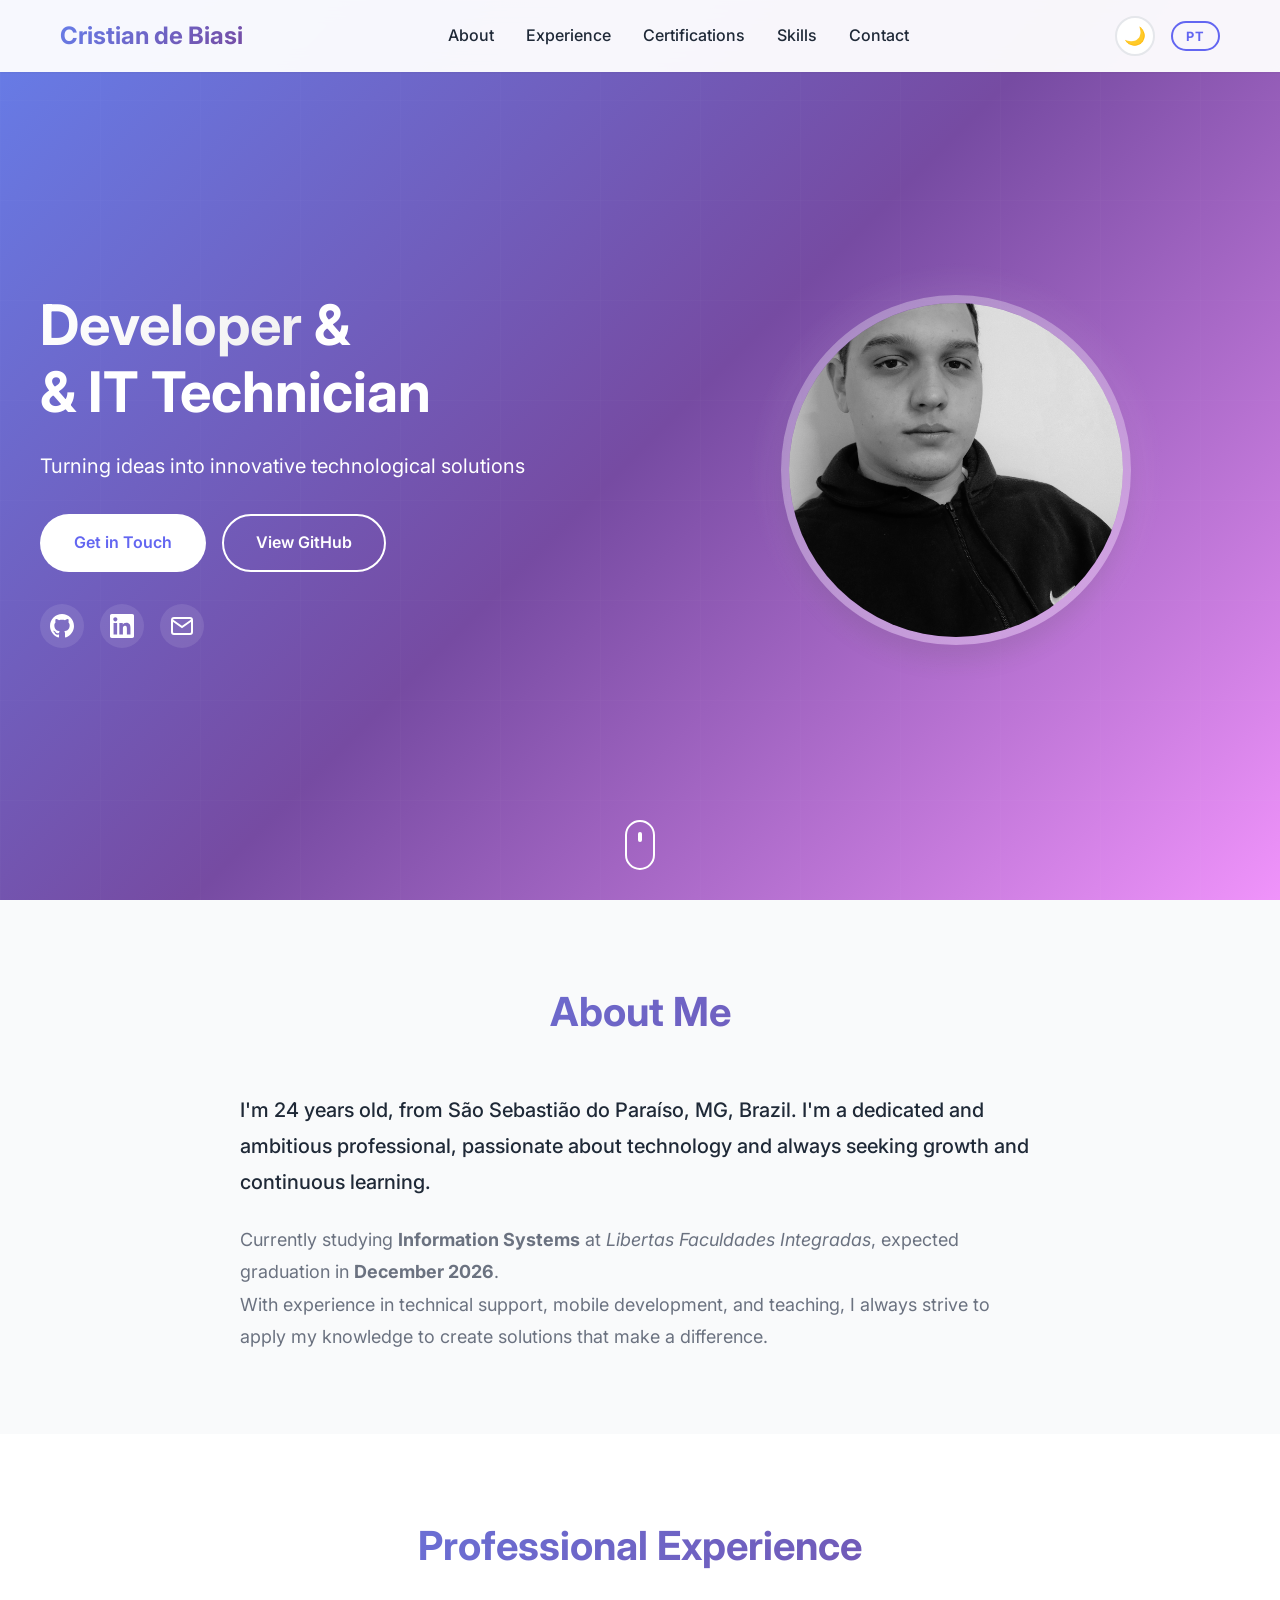
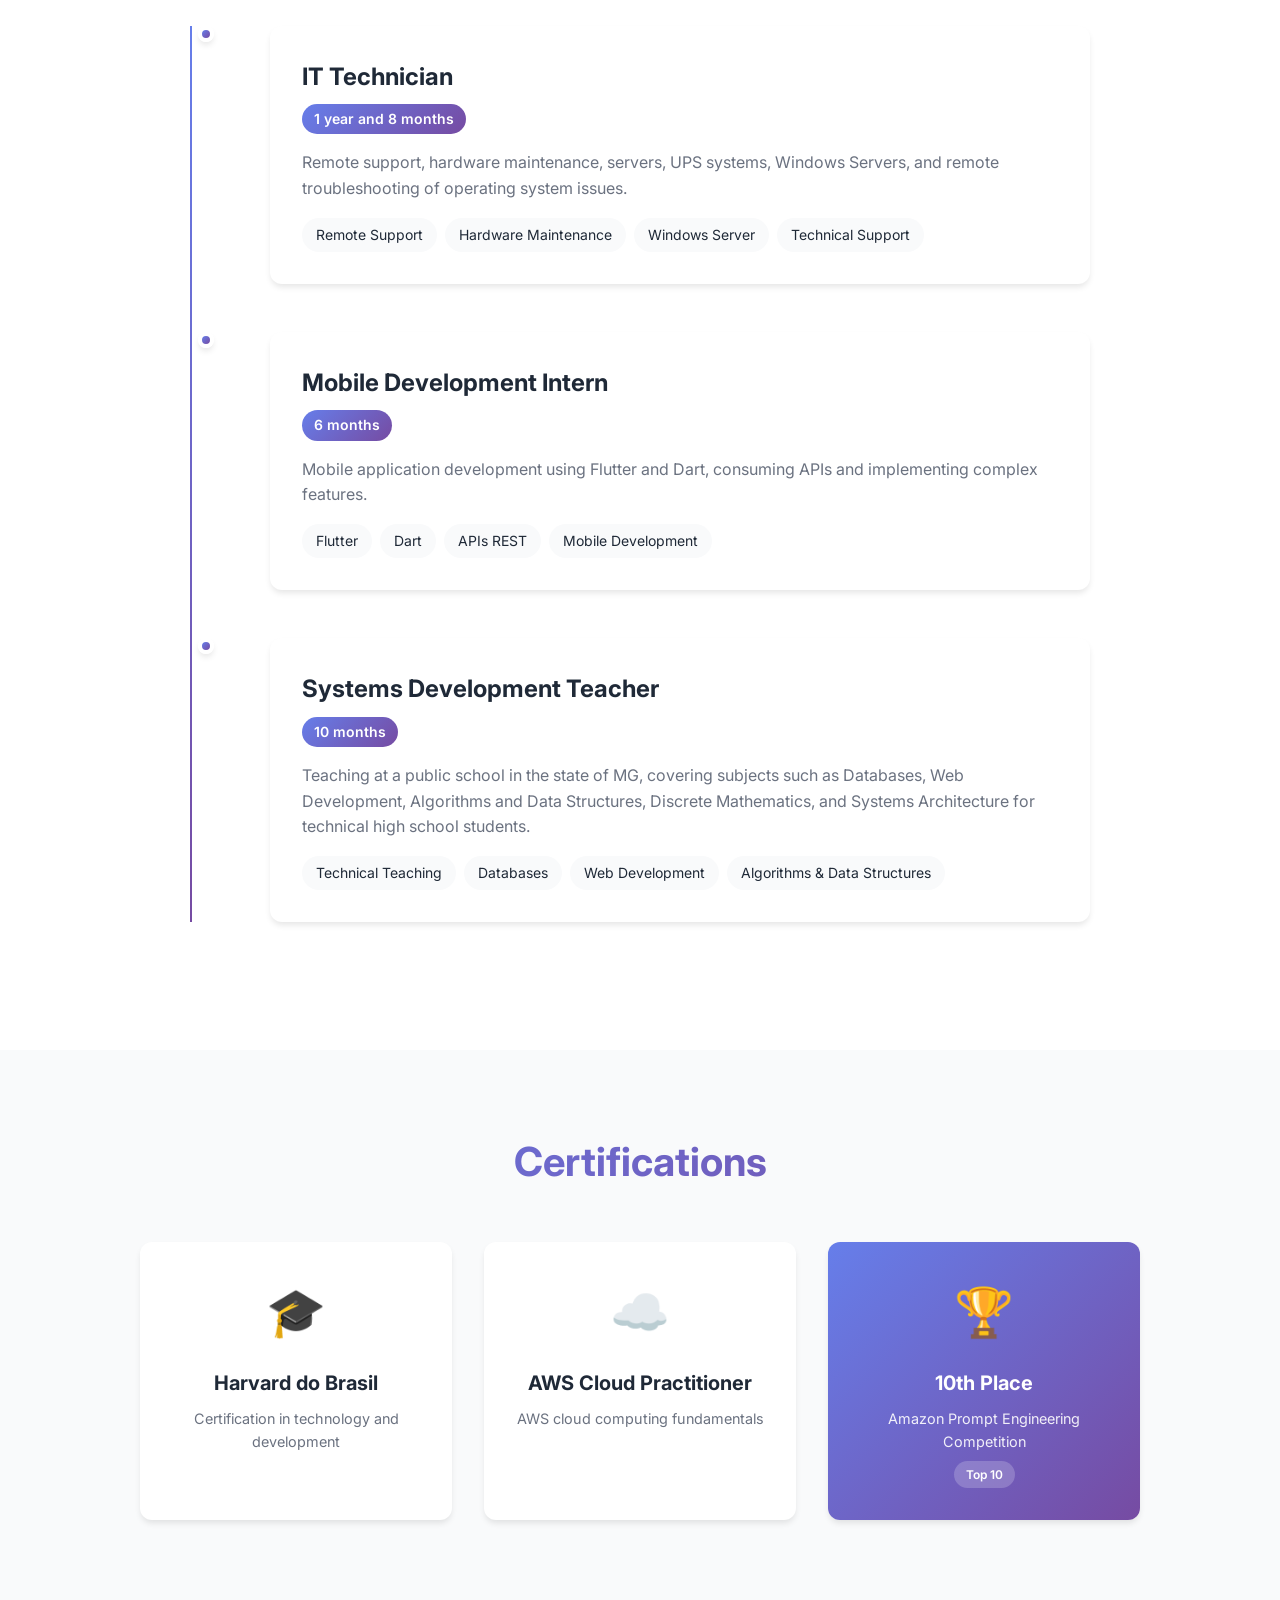
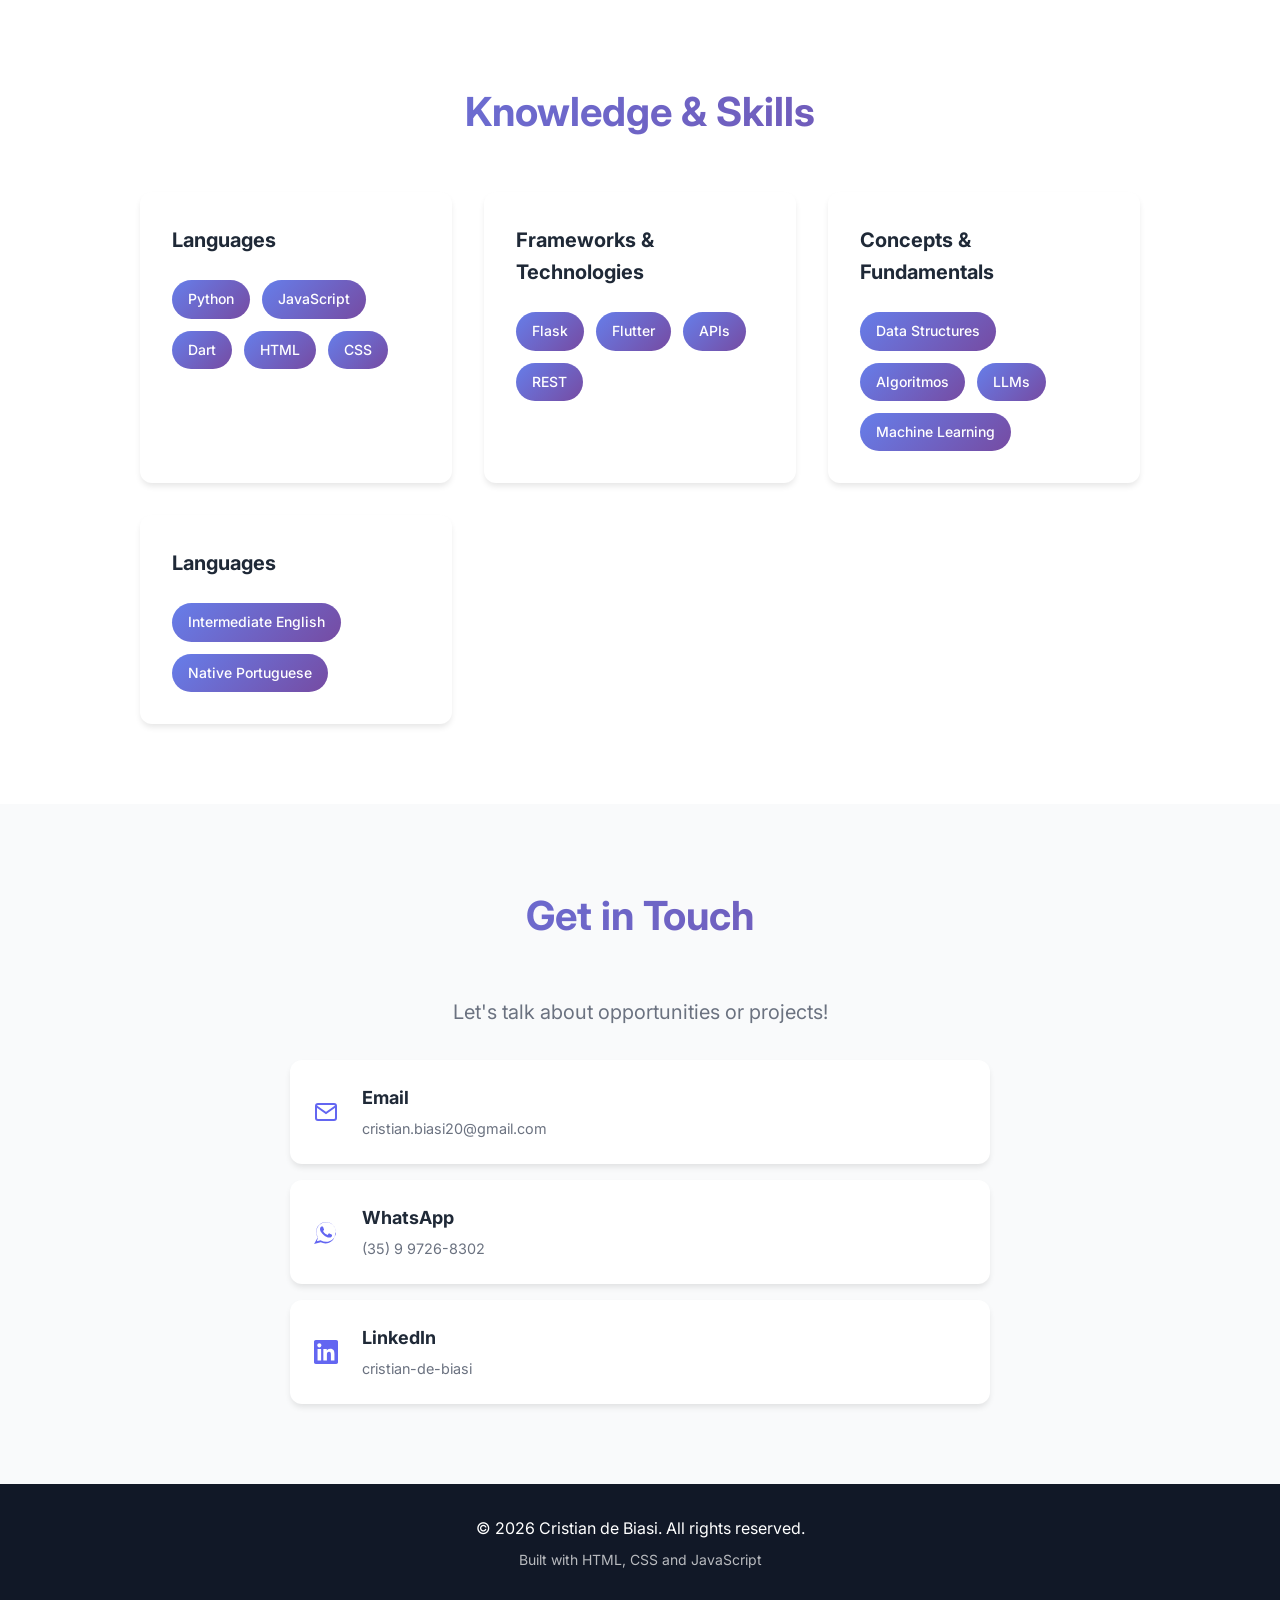
==== commit fffb958f: "add tema escuro" ====
--- a/index.html
+++ b/index.html
@@ -8,6 +8,15 @@
     <link rel="preconnect" href="https://fonts.googleapis.com">
     <link rel="preconnect" href="https://fonts.gstatic.com" crossorigin>
     <link href="https://fonts.googleapis.com/css2?family=Inter:wght@300;400;500;600;700&display=swap" rel="stylesheet">
+    <!-- Apply theme before render to prevent flash -->
+    <script>
+        (function() {
+            var saved = localStorage.getItem('preferredTheme');
+            var prefersDark = window.matchMedia('(prefers-color-scheme: dark)').matches;
+            var theme = saved || (prefersDark ? 'dark' : 'light');
+            document.documentElement.setAttribute('data-theme', theme);
+        })();
+    </script>
 </head>
 <body>
     <!-- Navigation -->
@@ -22,6 +31,7 @@
                 <li><a href="#contato" data-i18n="navContact">Contato</a></li>
             </ul>
             <div class="nav-actions">
+                <button id="themeToggle" class="theme-toggle" onclick="toggleTheme()" aria-label="Toggle theme">🌙</button>
                 <button id="langToggle" class="lang-toggle" onclick="toggleLanguage()" aria-label="Switch language">EN</button>
                 <div class="hamburger">
                     <span></span>
--- a/src/style.css
+++ b/src/style.css
@@ -7,28 +7,75 @@
     box-sizing: border-box;
 }
 
+/* ============================================
+   LIGHT THEME (default)
+   ============================================ */
 :root {
     --primary-color: #6366f1;
     --primary-dark: #4f46e5;
     --secondary-color: #8b5cf6;
     --accent-color: #ec4899;
+
     --text-primary: #1f2937;
     --text-secondary: #6b7280;
+
     --bg-primary: #ffffff;
     --bg-secondary: #f9fafb;
     --bg-dark: #111827;
+    --bg-card: #ffffff;
+    --bg-navbar: rgba(255, 255, 255, 0.95);
+    --bg-nav-mobile: #ffffff;
+
     --border-color: #e5e7eb;
+
     --shadow-sm: 0 1px 2px 0 rgba(0, 0, 0, 0.05);
     --shadow-md: 0 4px 6px -1px rgba(0, 0, 0, 0.1);
     --shadow-lg: 0 10px 15px -3px rgba(0, 0, 0, 0.1);
     --shadow-xl: 0 20px 25px -5px rgba(0, 0, 0, 0.1);
+
     --gradient-primary: linear-gradient(135deg, #667eea 0%, #764ba2 100%);
     --gradient-secondary: linear-gradient(135deg, #f093fb 0%, #f5576c 100%);
     --gradient-accent: linear-gradient(135deg, #4facfe 0%, #00f2fe 100%);
+
+    --timeline-marker-border: #ffffff;
+}
+
+/* ============================================
+   DARK THEME
+   ============================================ */
+[data-theme="dark"] {
+    --primary-color: #818cf8;
+    --primary-dark: #6366f1;
+    --secondary-color: #a78bfa;
+    --accent-color: #f472b6;
+
+    --text-primary: #f1f5f9;
+    --text-secondary: #94a3b8;
+
+    --bg-primary: #0f172a;
+    --bg-secondary: #1e293b;
+    --bg-dark: #020617;
+    --bg-card: #1e293b;
+    --bg-navbar: rgba(15, 23, 42, 0.95);
+    --bg-nav-mobile: #1e293b;
+
+    --border-color: #334155;
+
+    --shadow-sm: 0 1px 2px 0 rgba(0, 0, 0, 0.3);
+    --shadow-md: 0 4px 6px -1px rgba(0, 0, 0, 0.4);
+    --shadow-lg: 0 10px 15px -3px rgba(0, 0, 0, 0.4);
+    --shadow-xl: 0 20px 25px -5px rgba(0, 0, 0, 0.5);
+
+    --gradient-primary: linear-gradient(135deg, #818cf8 0%, #a78bfa 100%);
+    --gradient-secondary: linear-gradient(135deg, #f472b6 0%, #fb7185 100%);
+    --gradient-accent: linear-gradient(135deg, #38bdf8 0%, #34d399 100%);
+
+    --timeline-marker-border: #1e293b;
 }
 
 html {
     scroll-behavior: smooth;
+    transition: background-color 0.3s ease, color 0.3s ease;
 }
 
 body {
@@ -37,6 +84,7 @@
     color: var(--text-primary);
     background-color: var(--bg-primary);
     overflow-x: hidden;
+    transition: background-color 0.3s ease, color 0.3s ease;
 }
 
 .container {
@@ -53,7 +101,7 @@
     top: 0;
     left: 0;
     right: 0;
-    background: rgba(255, 255, 255, 0.95);
+    background: var(--bg-navbar);
     backdrop-filter: blur(10px);
     box-shadow: var(--shadow-sm);
     z-index: 1000;
@@ -115,6 +163,29 @@
     display: flex;
     align-items: center;
     gap: 1rem;
+}
+
+/* Theme Toggle Button */
+.theme-toggle {
+    width: 40px;
+    height: 40px;
+    border: 2px solid var(--border-color);
+    border-radius: 50%;
+    background: var(--bg-card);
+    color: var(--text-primary);
+    cursor: pointer;
+    display: flex;
+    align-items: center;
+    justify-content: center;
+    transition: all 0.3s ease;
+    font-size: 1.1rem;
+    flex-shrink: 0;
+}
+
+.theme-toggle:hover {
+    border-color: var(--primary-color);
+    color: var(--primary-color);
+    transform: rotate(20deg);
 }
 
 .lang-toggle {
@@ -421,12 +492,12 @@
     height: 16px;
     border-radius: 50%;
     background: var(--gradient-primary);
-    border: 4px solid white;
+    border: 4px solid var(--timeline-marker-border);
     box-shadow: var(--shadow-md);
 }
 
 .timeline-content {
-    background: white;
+    background: var(--bg-card);
     padding: 2rem;
     border-radius: 12px;
     box-shadow: var(--shadow-md);
@@ -490,7 +561,7 @@
 }
 
 .cert-card {
-    background: white;
+    background: var(--bg-card);
     padding: 2rem;
     border-radius: 12px;
     text-align: center;
@@ -573,7 +644,7 @@
 }
 
 .skill-category {
-    background: white;
+    background: var(--bg-card);
     padding: 2rem;
     border-radius: 12px;
     box-shadow: var(--shadow-md);
@@ -634,7 +705,7 @@
     align-items: center;
     gap: 1.5rem;
     padding: 1.5rem;
-    background: white;
+    background: var(--bg-card);
     border-radius: 12px;
     text-decoration: none;
     color: var(--text-primary);
@@ -790,7 +861,7 @@
         left: -100%;
         top: 70px;
         flex-direction: column;
-        background: white;
+        background: var(--bg-nav-mobile);
         width: 100%;
         text-align: center;
         transition: 0.3s;
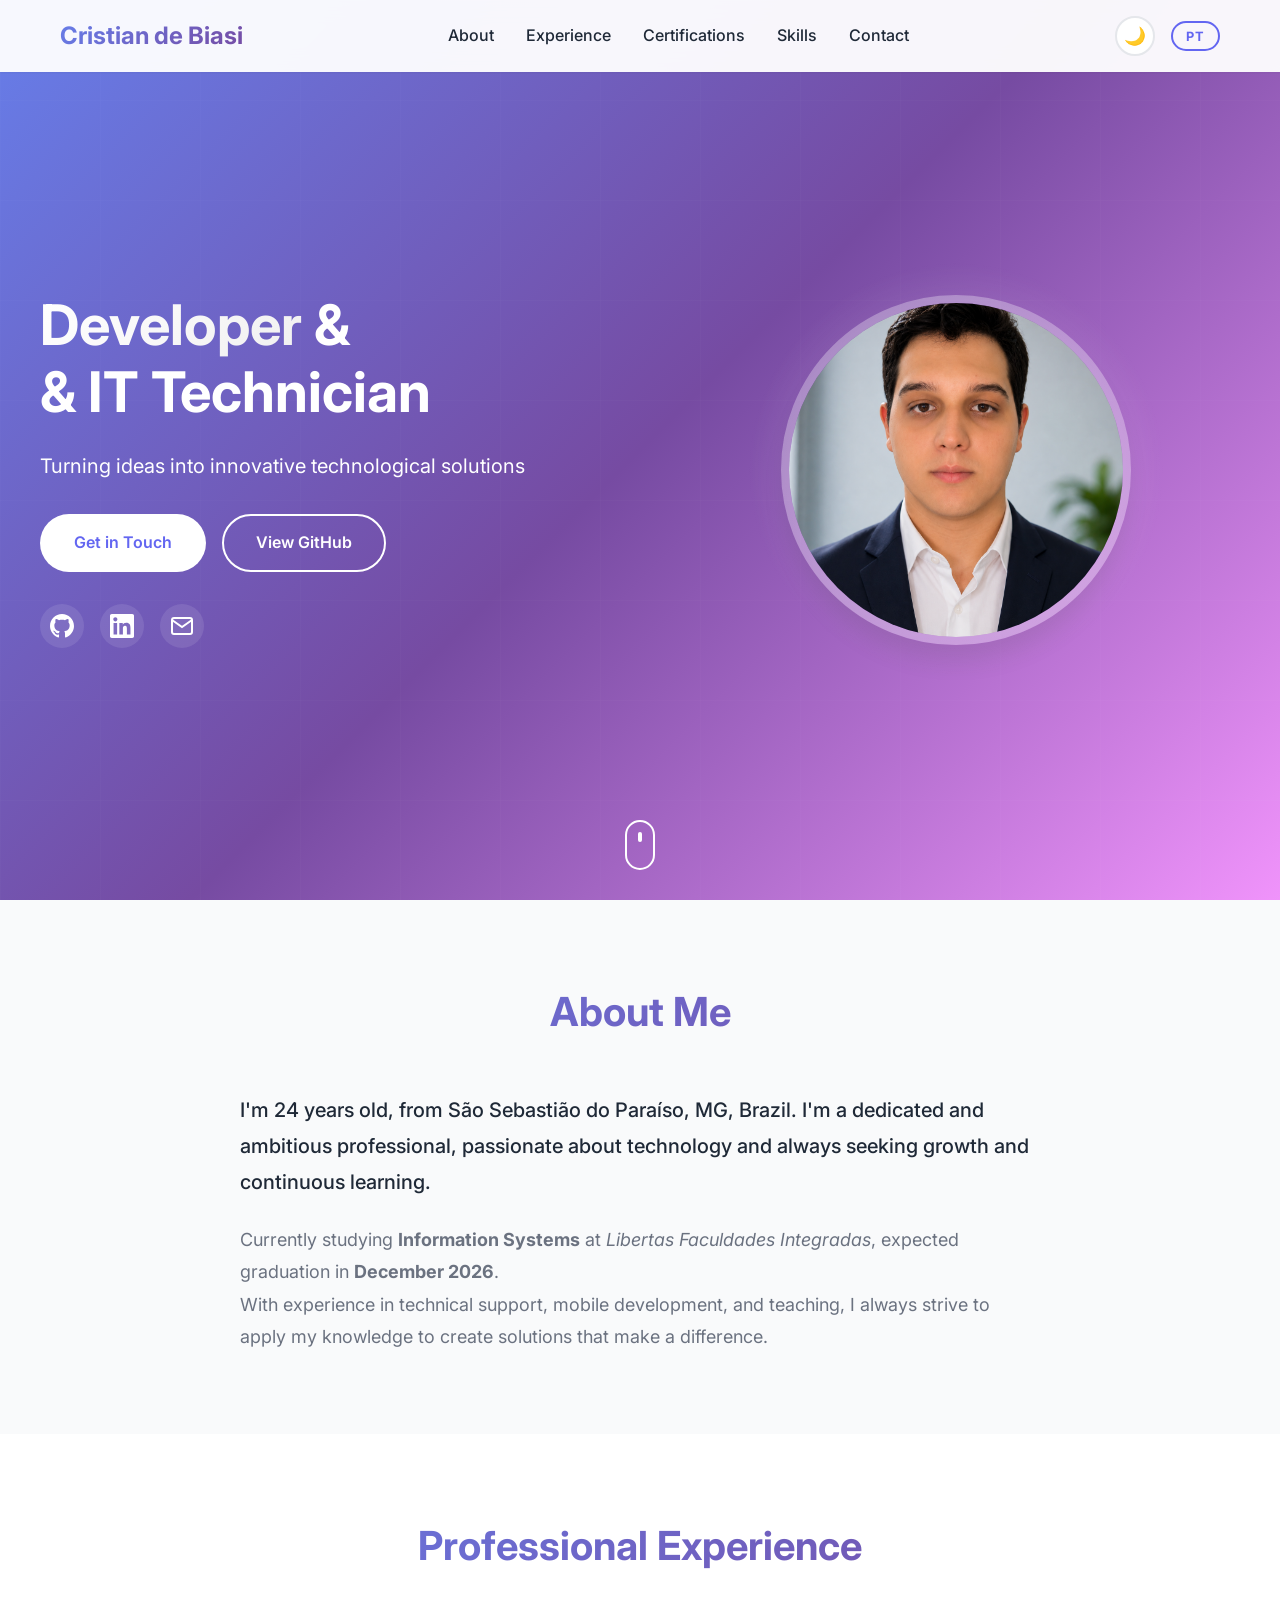
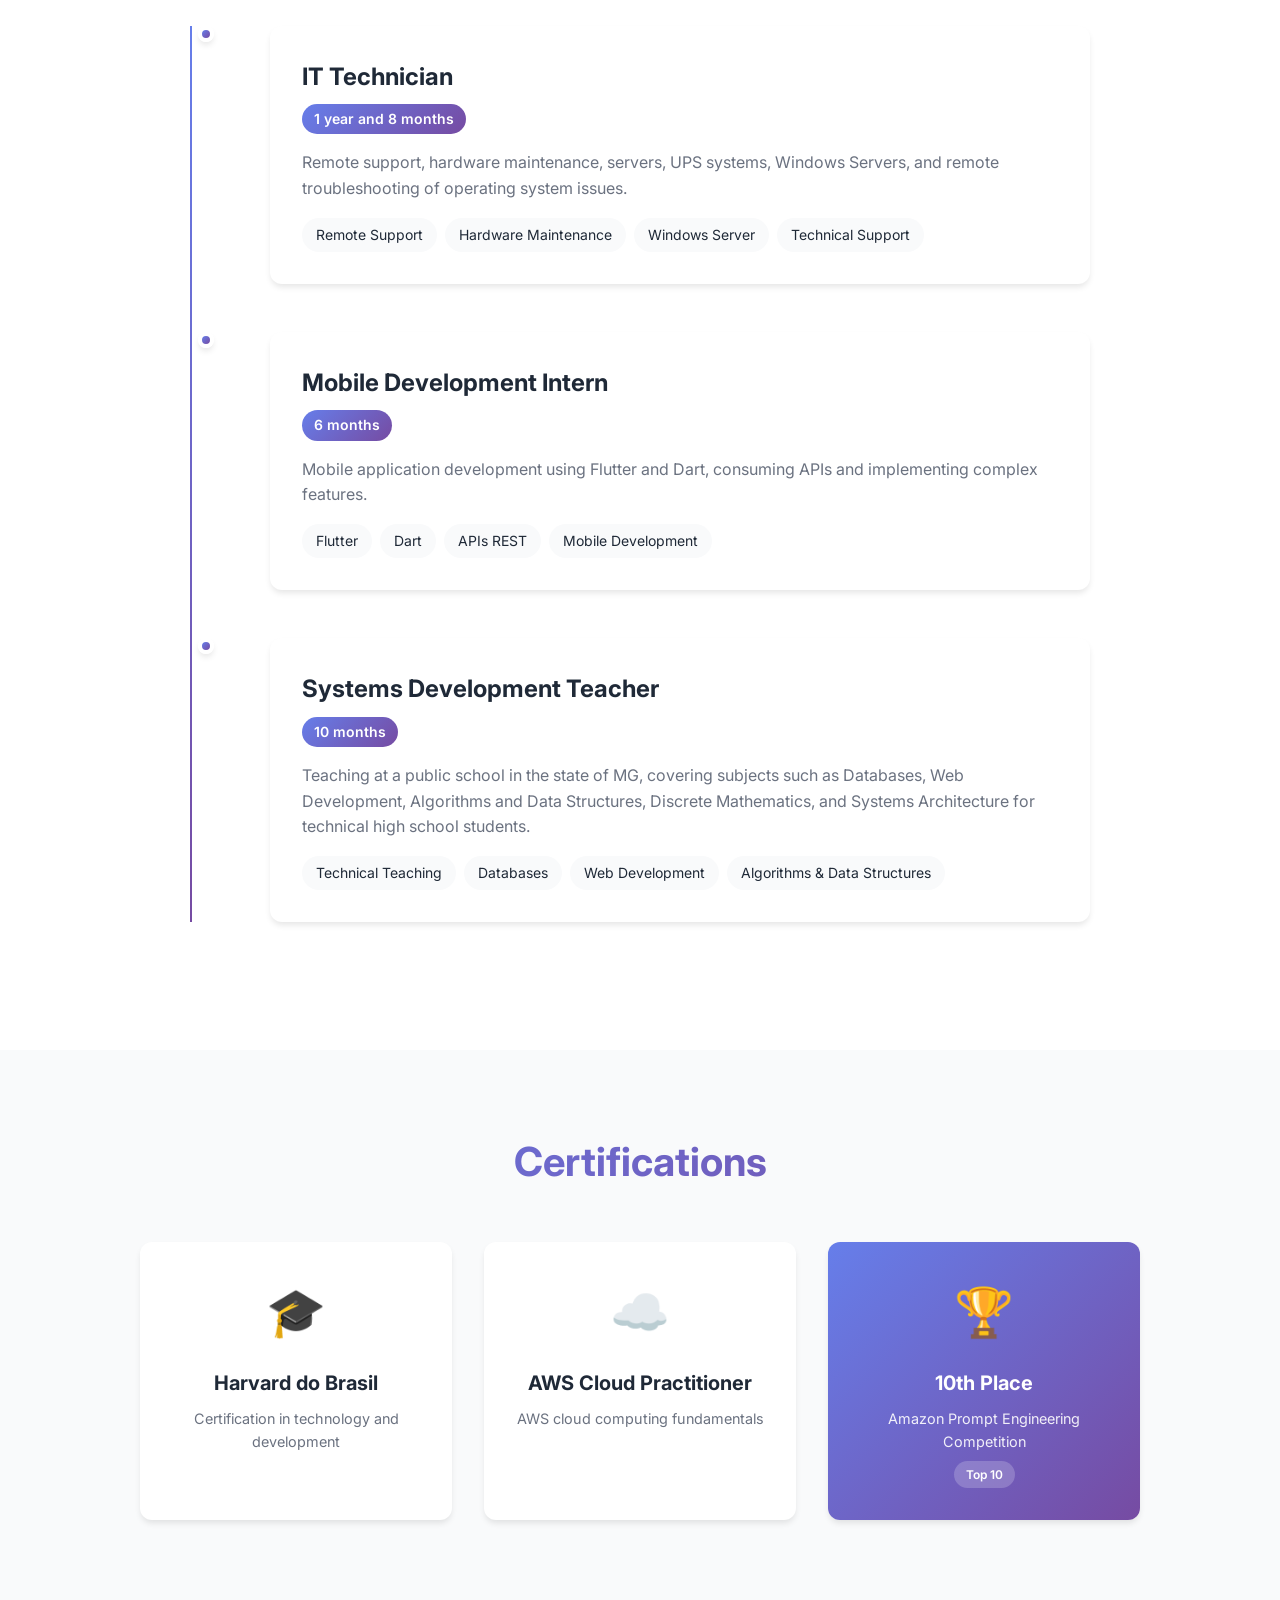
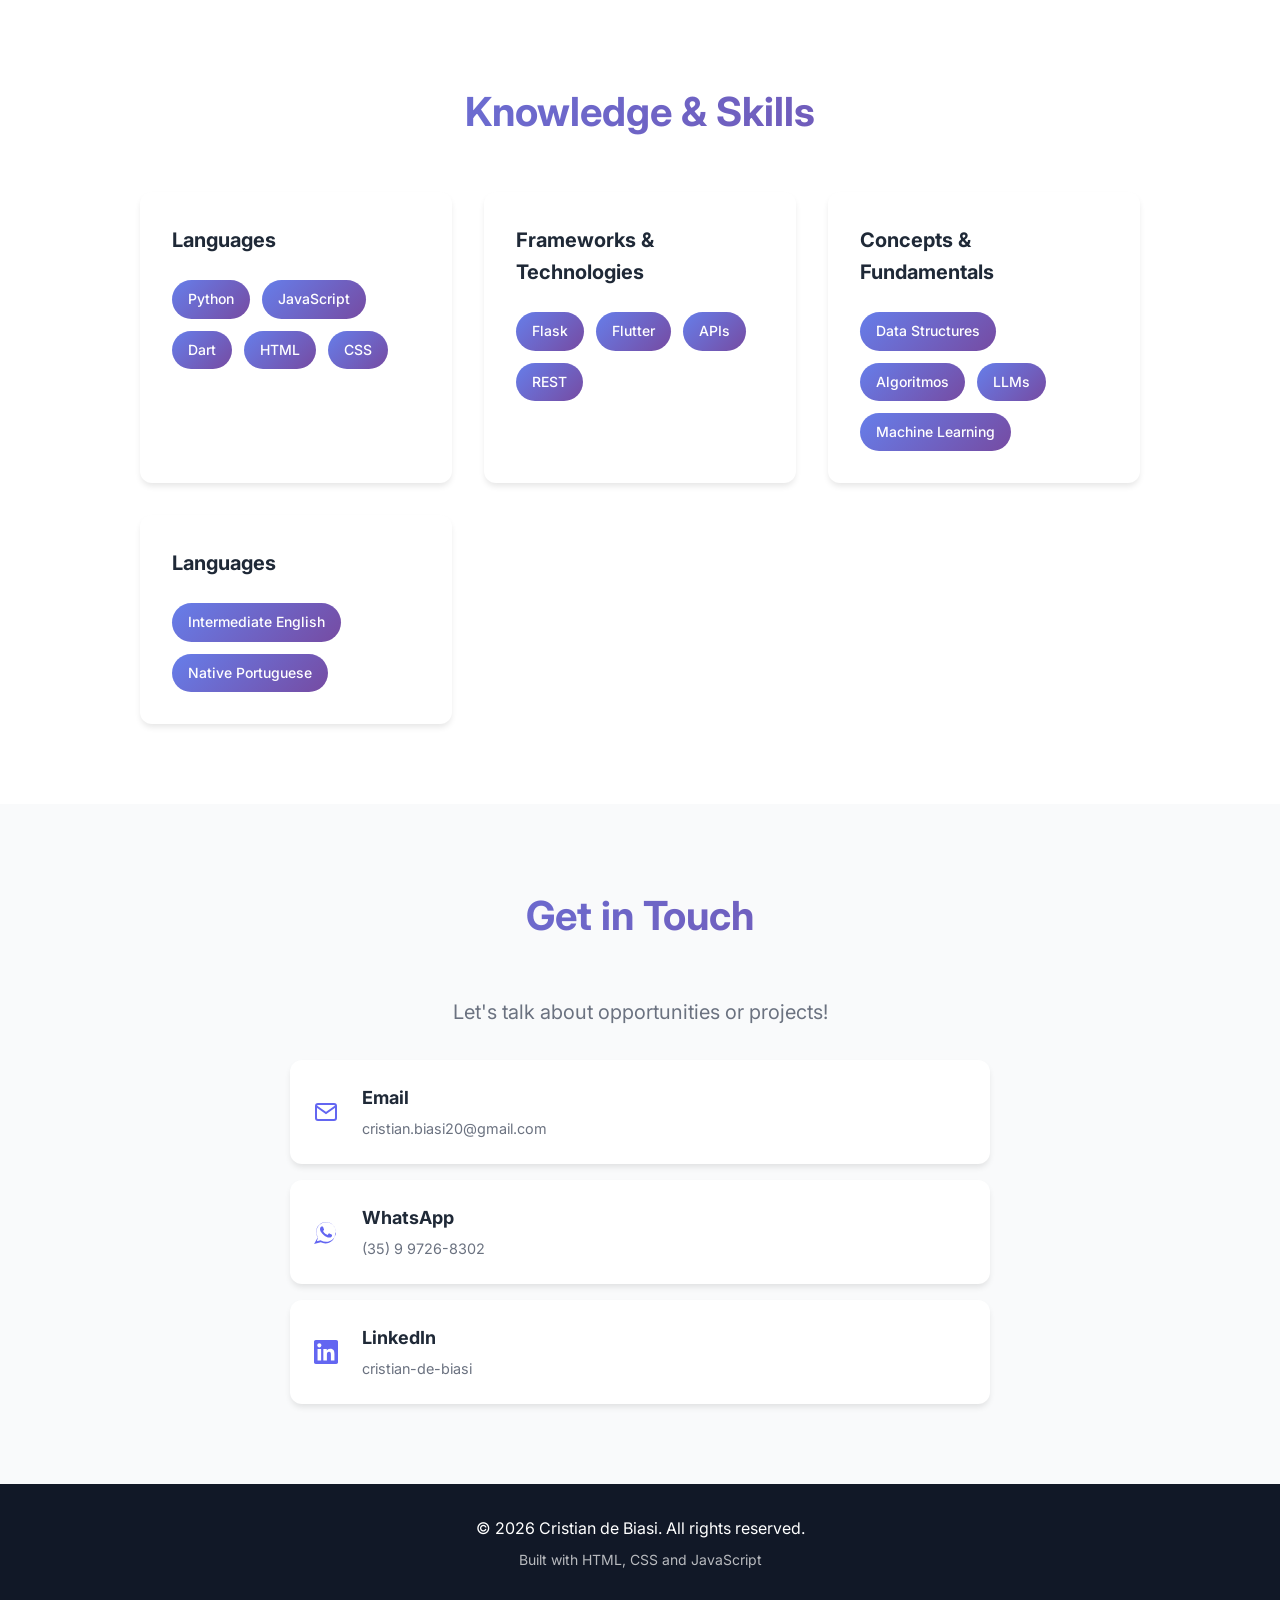
==== commit fcdf3e0f: "update my image" ====
--- a/index.html
+++ b/index.html
@@ -79,7 +79,7 @@
                 </div>
                 <div class="hero-image">
                     <div class="image-wrapper">
-                        <img src="img/20250715_064900.jpg" alt="Cristian de Biasi">
+                        <img src="img/me.png" alt="Cristian de Biasi">
                         <div class="image-glow"></div>
                     </div>
                 </div>
